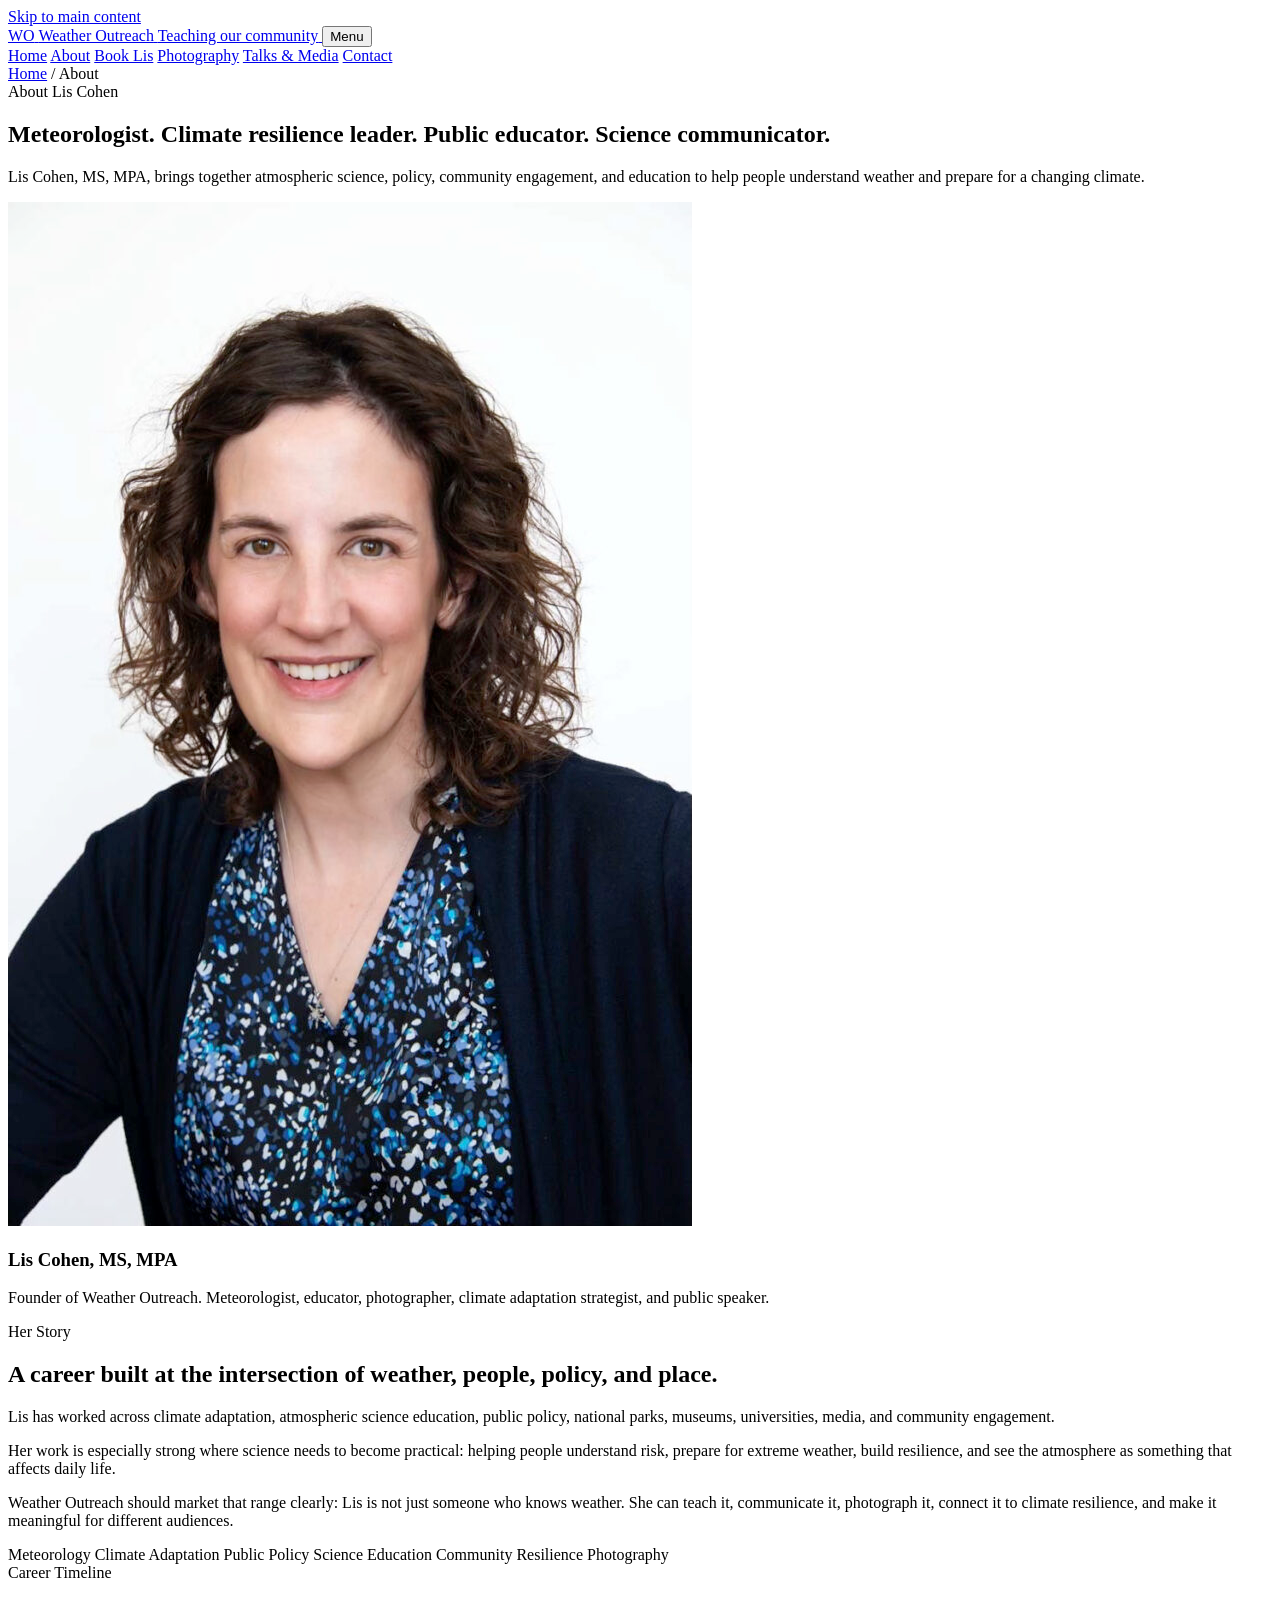
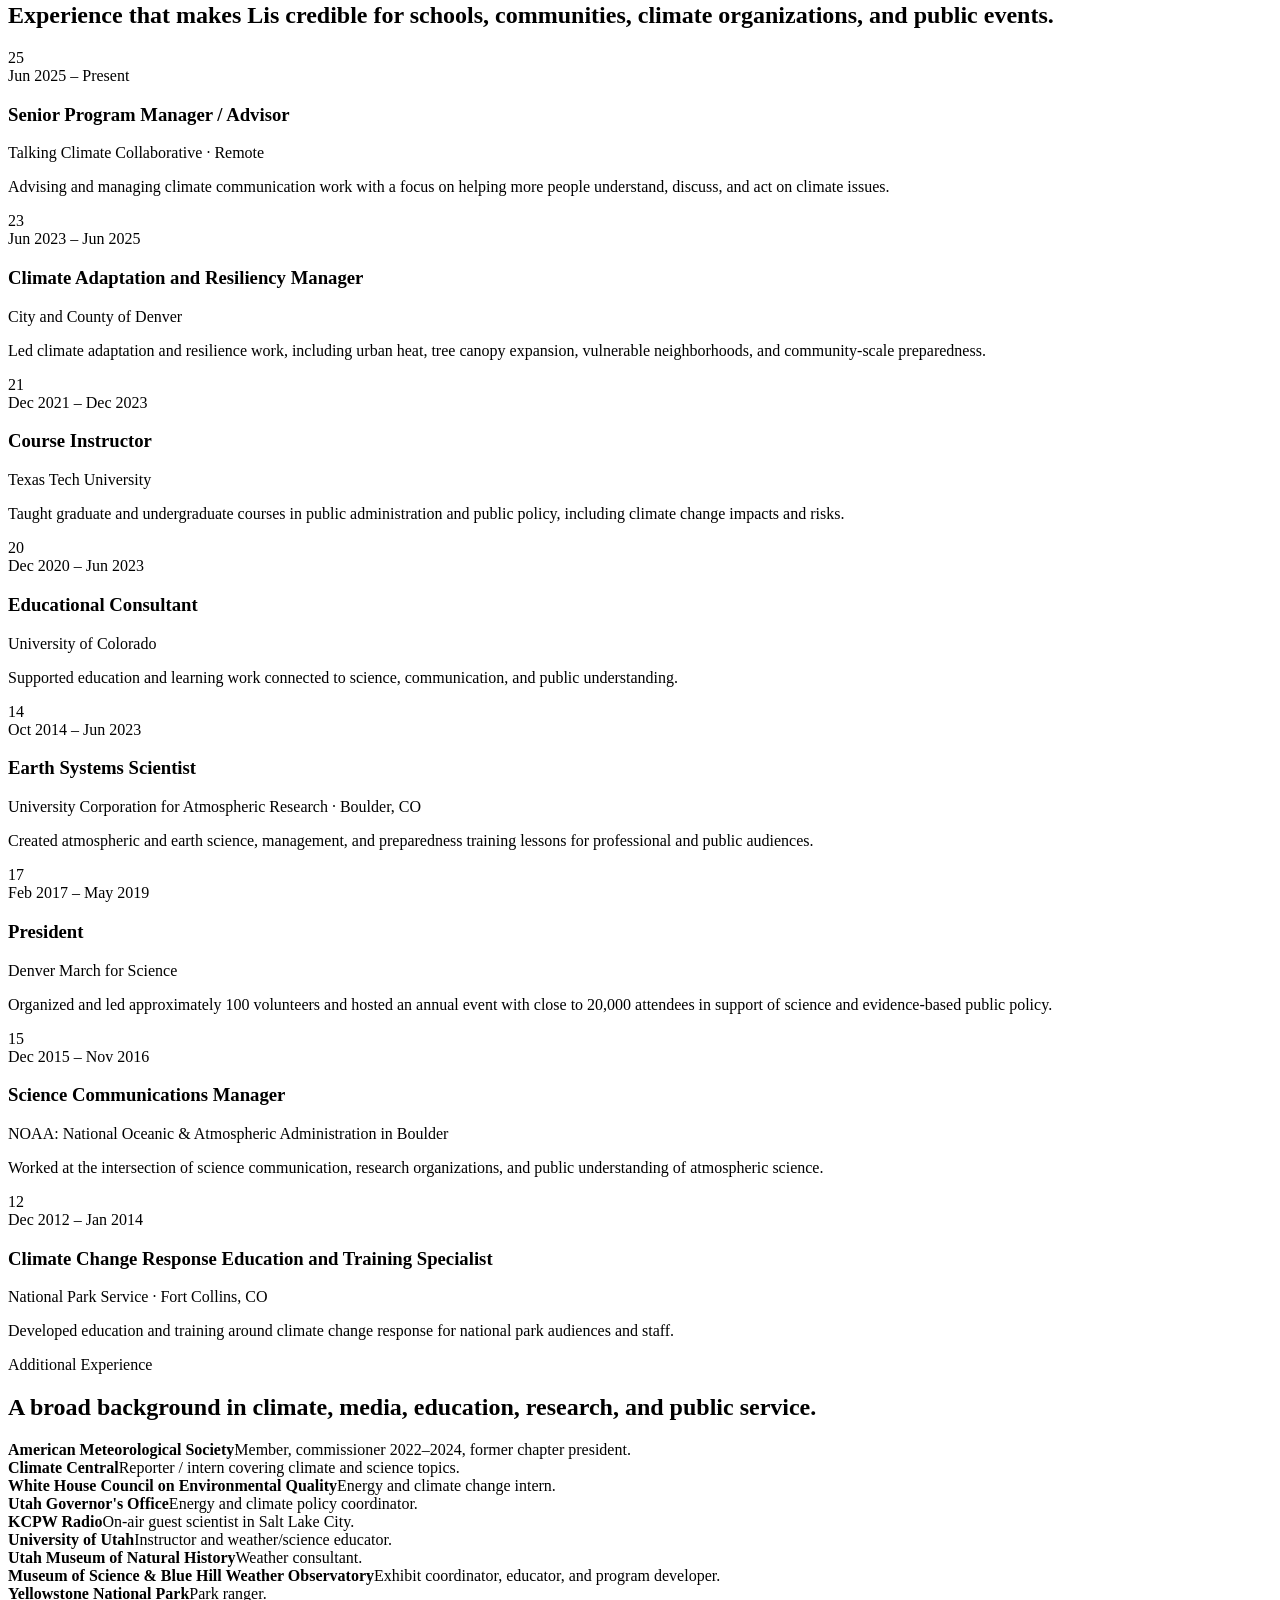
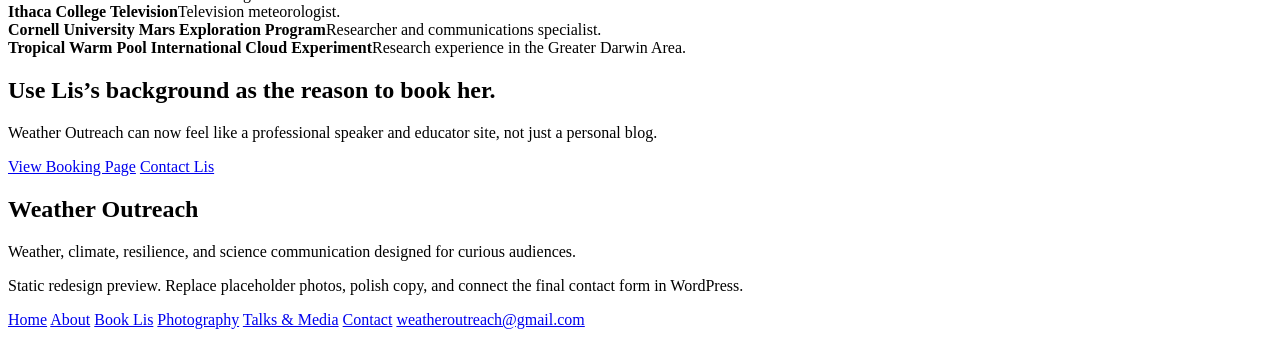
==== about.html @ f80e0485 "Add files via upload" ====
<!doctype html>
<html lang="en">
<head>
  <meta charset="utf-8">
  <meta name="viewport" content="width=device-width, initial-scale=1">
  <title>About Lis Cohen | Weather Outreach</title>
  <meta name="description" content="Learn about Lis Cohen, MS, MPA: meteorologist, climate adaptation leader, educator, speaker, and science communicator.">
  <link rel="stylesheet" href="styles.css">
</head><body>
  <a class="skip-link" href="#main">Skip to main content</a>

  <header class="site-header">
    <div class="nav-wrap">
      <a class="brand" href="index.html" aria-label="Weather Outreach home">
        <span class="brand-mark">WO</span>
        <span class="brand-text">
          <span class="brand-title">Weather Outreach</span>
          <span class="brand-subtitle">Teaching our community</span>
        </span>
      </a>

      <button class="nav-toggle" type="button" aria-expanded="false" aria-controls="site-nav">Menu</button>

      <nav class="site-nav" id="site-nav" aria-label="Main navigation">
        <a href="index.html">Home</a>
        <a href="about.html" aria-current="page">About</a>
        <a href="booking.html" class="nav-cta">Book Lis</a>
        <a href="photography.html">Photography</a>
        <a href="media.html">Talks & Media</a>
        <a href="contact.html">Contact</a>
      </nav>
    </div>
  </header>

  <main id="main">
    <section class="page-hero">
      <div class="page-hero-inner reveal">
        <div class="breadcrumb"><a href="index.html">Home</a> / About</div>
        <div class="eyebrow"><span class="dot"></span>About Lis Cohen</div>
        <h1 class="page-title">Meteorologist. Climate resilience leader. Public educator. Science communicator.</h1>
        <p class="lead">Lis Cohen, MS, MPA, brings together atmospheric science, policy, community engagement, and education to help people understand weather and prepare for a changing climate.</p>
      </div>
    </section>

    <section class="section">
      <div class="grid-2">
        <div class="about-photo-wrap reveal">
          <div class="about-photo">
            <img src="lis.jpg" alt="Lis Cohen smiling for a professional headshot" loading="eager">
          </div>
          <div class="signature-card">
            <h3>Lis Cohen, MS, MPA</h3>
            <p class="text-muted">Founder of Weather Outreach. Meteorologist, educator, photographer, climate adaptation strategist, and public speaker.</p>
          </div>
        </div>

        <div class="reveal">
          <div class="kicker">Her Story</div>
          <h2 class="title">A career built at the intersection of weather, people, policy, and place.</h2>
          <p class="lead">Lis has worked across climate adaptation, atmospheric science education, public policy, national parks, museums, universities, media, and community engagement.</p>
          <p class="text-muted">Her work is especially strong where science needs to become practical: helping people understand risk, prepare for extreme weather, build resilience, and see the atmosphere as something that affects daily life.</p>
          <p class="text-muted">Weather Outreach should market that range clearly: Lis is not just someone who knows weather. She can teach it, communicate it, photograph it, connect it to climate resilience, and make it meaningful for different audiences.</p>
          <div class="logo-row">
            <span class="tag gold">Meteorology</span>
            <span class="tag green">Climate Adaptation</span>
            <span class="tag">Public Policy</span>
            <span class="tag">Science Education</span>
            <span class="tag">Community Resilience</span>
            <span class="tag">Photography</span>
          </div>
        </div>
      </div>
    </section>

    <section class="section compact">
      <div class="section-header center reveal">
        <div class="kicker">Career Timeline</div>
        <h2 class="title">Experience that makes Lis credible for schools, communities, climate organizations, and public events.</h2>
      </div>

      <div class="timeline">
        <article class="timeline-item reveal">
          <div class="timeline-dot">25</div>
          <div class="timeline-card">
            <div class="date">Jun 2025 – Present</div>
            <h3>Senior Program Manager / Advisor</h3>
            <div class="org">Talking Climate Collaborative · Remote</div>
            <p>Advising and managing climate communication work with a focus on helping more people understand, discuss, and act on climate issues.</p>
          </div>
        </article>

        <article class="timeline-item reveal">
          <div class="timeline-dot">23</div>
          <div class="timeline-card">
            <div class="date">Jun 2023 – Jun 2025</div>
            <h3>Climate Adaptation and Resiliency Manager</h3>
            <div class="org">City and County of Denver</div>
            <p>Led climate adaptation and resilience work, including urban heat, tree canopy expansion, vulnerable neighborhoods, and community-scale preparedness.</p>
          </div>
        </article>

        <article class="timeline-item reveal">
          <div class="timeline-dot">21</div>
          <div class="timeline-card">
            <div class="date">Dec 2021 – Dec 2023</div>
            <h3>Course Instructor</h3>
            <div class="org">Texas Tech University</div>
            <p>Taught graduate and undergraduate courses in public administration and public policy, including climate change impacts and risks.</p>
          </div>
        </article>

        <article class="timeline-item reveal">
          <div class="timeline-dot">20</div>
          <div class="timeline-card">
            <div class="date">Dec 2020 – Jun 2023</div>
            <h3>Educational Consultant</h3>
            <div class="org">University of Colorado</div>
            <p>Supported education and learning work connected to science, communication, and public understanding.</p>
          </div>
        </article>

        <article class="timeline-item reveal">
          <div class="timeline-dot">14</div>
          <div class="timeline-card">
            <div class="date">Oct 2014 – Jun 2023</div>
            <h3>Earth Systems Scientist</h3>
            <div class="org">University Corporation for Atmospheric Research · Boulder, CO</div>
            <p>Created atmospheric and earth science, management, and preparedness training lessons for professional and public audiences.</p>
          </div>
        </article>

        <article class="timeline-item reveal">
          <div class="timeline-dot">17</div>
          <div class="timeline-card">
            <div class="date">Feb 2017 – May 2019</div>
            <h3>President</h3>
            <div class="org">Denver March for Science</div>
            <p>Organized and led approximately 100 volunteers and hosted an annual event with close to 20,000 attendees in support of science and evidence-based public policy.</p>
          </div>
        </article>

        <article class="timeline-item reveal">
          <div class="timeline-dot">15</div>
          <div class="timeline-card">
            <div class="date">Dec 2015 – Nov 2016</div>
            <h3>Science Communications Manager</h3>
            <div class="org">NOAA: National Oceanic & Atmospheric Administration in Boulder</div>
            <p>Worked at the intersection of science communication, research organizations, and public understanding of atmospheric science.</p>
          </div>
        </article>

        <article class="timeline-item reveal">
          <div class="timeline-dot">12</div>
          <div class="timeline-card">
            <div class="date">Dec 2012 – Jan 2014</div>
            <h3>Climate Change Response Education and Training Specialist</h3>
            <div class="org">National Park Service · Fort Collins, CO</div>
            <p>Developed education and training around climate change response for national park audiences and staff.</p>
          </div>
        </article>
      </div>
    </section>

    <section class="section compact">
      <div class="panel reveal">
        <div class="section-header">
          <div class="kicker">Additional Experience</div>
          <h2 class="title">A broad background in climate, media, education, research, and public service.</h2>
        </div>
        <div class="timeline-compact">
          <div class="mini-exp"><strong>American Meteorological Society</strong><span>Member, commissioner 2022–2024, former chapter president.</span></div>
          <div class="mini-exp"><strong>Climate Central</strong><span>Reporter / intern covering climate and science topics.</span></div>
          <div class="mini-exp"><strong>White House Council on Environmental Quality</strong><span>Energy and climate change intern.</span></div>
          <div class="mini-exp"><strong>Utah Governor's Office</strong><span>Energy and climate policy coordinator.</span></div>
          <div class="mini-exp"><strong>KCPW Radio</strong><span>On-air guest scientist in Salt Lake City.</span></div>
          <div class="mini-exp"><strong>University of Utah</strong><span>Instructor and weather/science educator.</span></div>
          <div class="mini-exp"><strong>Utah Museum of Natural History</strong><span>Weather consultant.</span></div>
          <div class="mini-exp"><strong>Museum of Science & Blue Hill Weather Observatory</strong><span>Exhibit coordinator, educator, and program developer.</span></div>
          <div class="mini-exp"><strong>Yellowstone National Park</strong><span>Park ranger.</span></div>
          <div class="mini-exp"><strong>Ithaca College Television</strong><span>Television meteorologist.</span></div>
          <div class="mini-exp"><strong>Cornell University Mars Exploration Program</strong><span>Researcher and communications specialist.</span></div>
          <div class="mini-exp"><strong>Tropical Warm Pool International Cloud Experiment</strong><span>Research experience in the Greater Darwin Area.</span></div>
        </div>
      </div>
    </section>

    <section class="cta-band reveal">
      <h2>Use Lis’s background as the reason to book her.</h2>
      <p>Weather Outreach can now feel like a professional speaker and educator site, not just a personal blog.</p>
      <div class="button-row">
        <a class="button white" href="booking.html">View Booking Page</a>
        <a class="button ghost-white" href="contact.html">Contact Lis</a>
      </div>
    </section>
  </main>

  <footer class="site-footer">
    <div class="footer-wrap">
      <div>
        <h2>Weather Outreach</h2>
        <p>Weather, climate, resilience, and science communication designed for curious audiences.</p>
        <p class="footer-small">Static redesign preview. Replace placeholder photos, polish copy, and connect the final contact form in WordPress.</p>
      </div>
      <div>
        <div class="footer-links">
          <a href="index.html">Home</a>
          <a href="about.html">About</a>
          <a href="booking.html">Book Lis</a>
          <a href="photography.html">Photography</a>
          <a href="media.html">Talks & Media</a>
          <a href="contact.html">Contact</a>
          <a href="mailto:weatheroutreach@gmail.com">weatheroutreach@gmail.com</a>
        </div>
      </div>
    </div>
  </footer>

  <script src="script.js"></script>
</body>
</html>
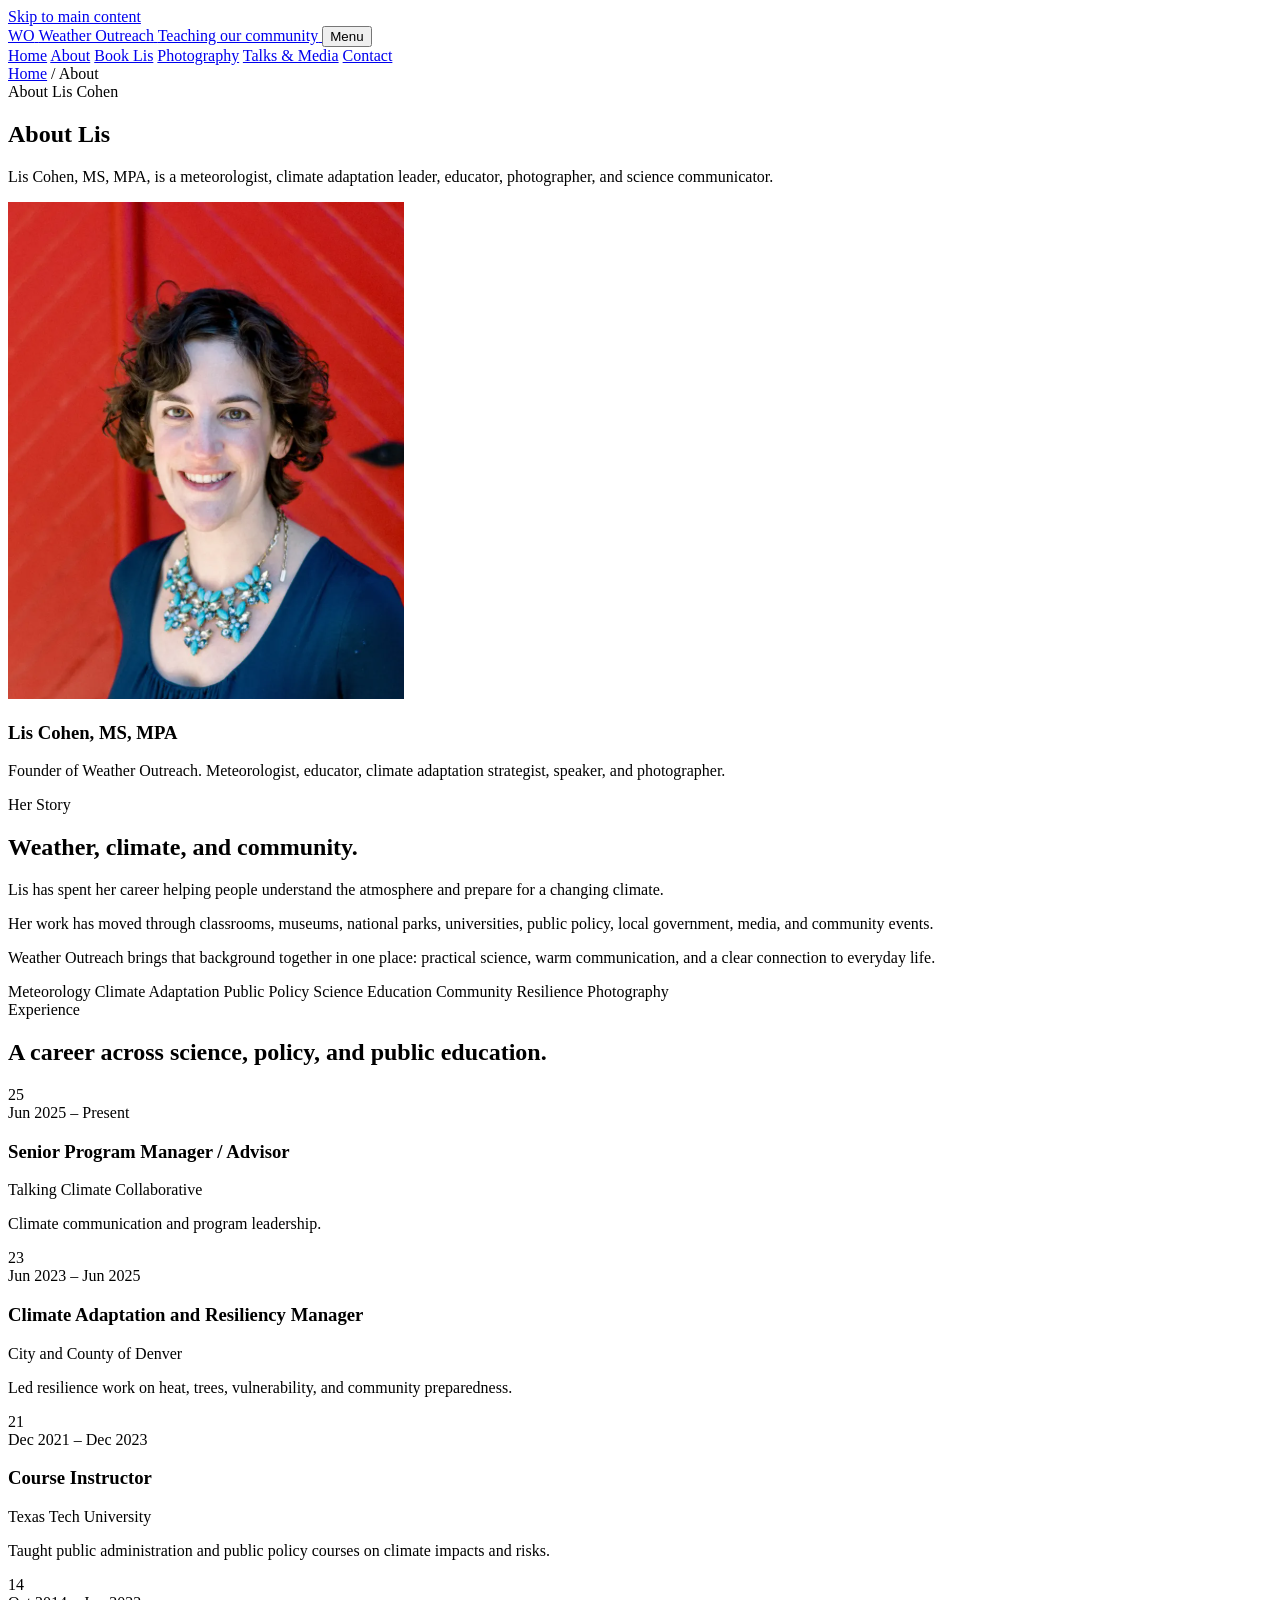
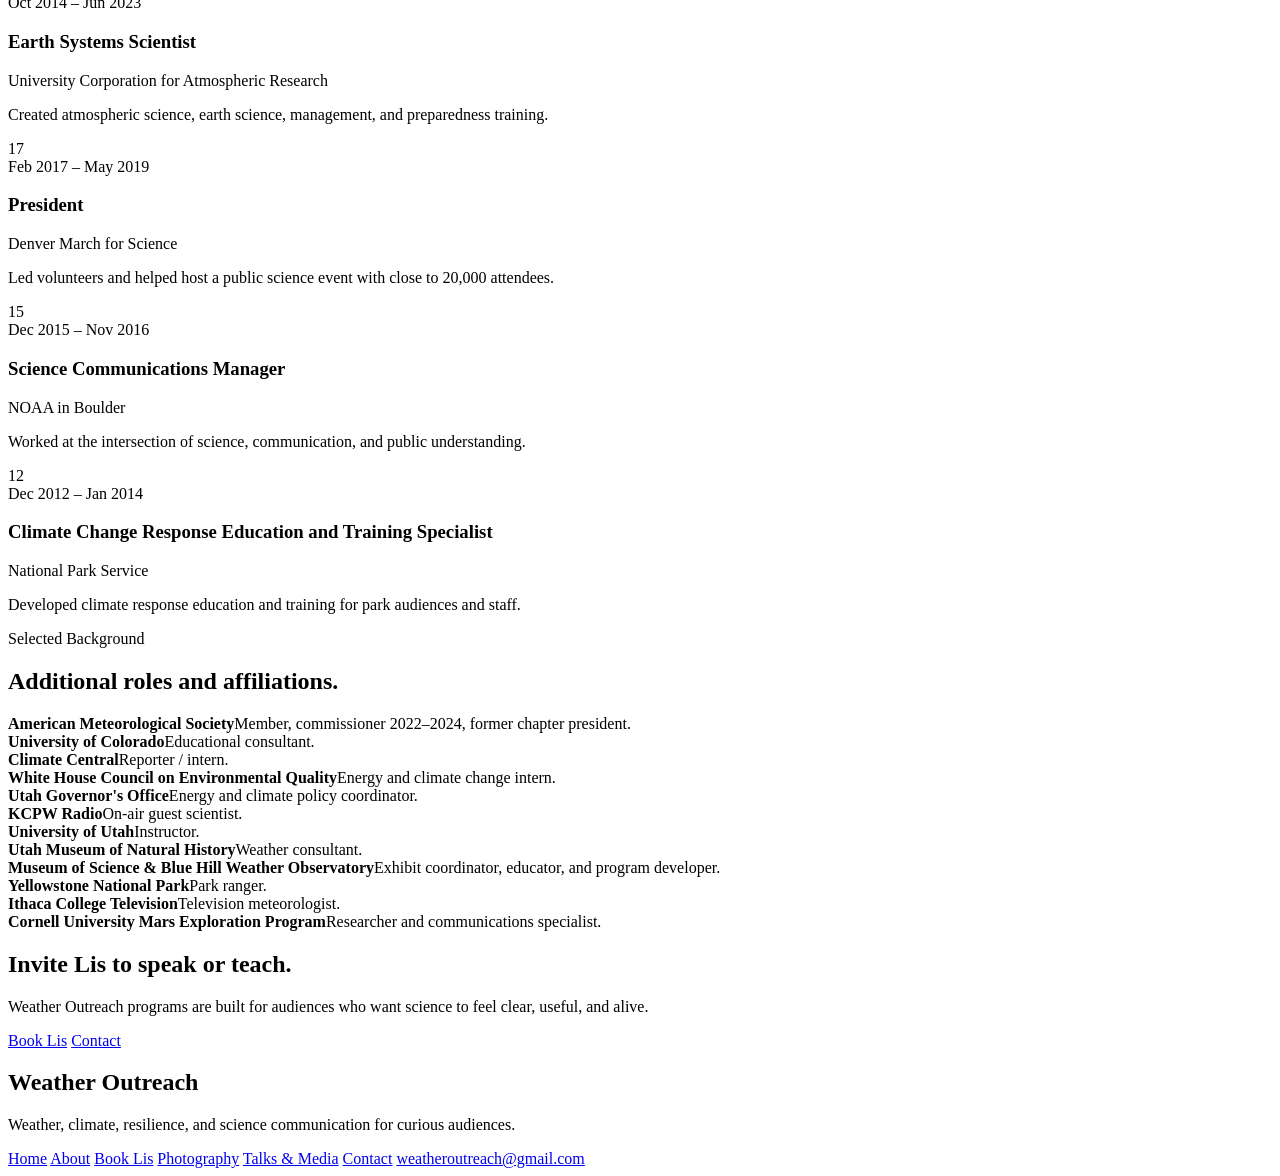
==== commit c243adbd: "Rename about(1).html to about.html" ====
--- a/about.html
+++ b/about.html
@@ -4,9 +4,10 @@
   <meta charset="utf-8">
   <meta name="viewport" content="width=device-width, initial-scale=1">
   <title>About Lis Cohen | Weather Outreach</title>
-  <meta name="description" content="Learn about Lis Cohen, MS, MPA: meteorologist, climate adaptation leader, educator, speaker, and science communicator.">
+  <meta name="description" content="Learn about Lis Cohen, MS, MPA: meteorologist, climate adaptation leader, educator, speaker, photographer, and science communicator.">
   <link rel="stylesheet" href="styles.css">
-</head><body>
+</head>
+<body>
   <a class="skip-link" href="#main">Skip to main content</a>
 
   <header class="site-header">
@@ -37,8 +38,8 @@
       <div class="page-hero-inner reveal">
         <div class="breadcrumb"><a href="index.html">Home</a> / About</div>
         <div class="eyebrow"><span class="dot"></span>About Lis Cohen</div>
-        <h1 class="page-title">Meteorologist. Climate resilience leader. Public educator. Science communicator.</h1>
-        <p class="lead">Lis Cohen, MS, MPA, brings together atmospheric science, policy, community engagement, and education to help people understand weather and prepare for a changing climate.</p>
+        <h1 class="page-title">About Lis</h1>
+        <p class="lead">Lis Cohen, MS, MPA, is a meteorologist, climate adaptation leader, educator, photographer, and science communicator.</p>
       </div>
     </section>
 
@@ -46,20 +47,20 @@
       <div class="grid-2">
         <div class="about-photo-wrap reveal">
           <div class="about-photo">
-            <img src="lis.jpg" alt="Lis Cohen smiling for a professional headshot" loading="eager">
+            <img src="lis2.png" alt="Lis Cohen smiling outdoors" loading="eager">
           </div>
           <div class="signature-card">
             <h3>Lis Cohen, MS, MPA</h3>
-            <p class="text-muted">Founder of Weather Outreach. Meteorologist, educator, photographer, climate adaptation strategist, and public speaker.</p>
+            <p class="text-muted">Founder of Weather Outreach. Meteorologist, educator, climate adaptation strategist, speaker, and photographer.</p>
           </div>
         </div>
 
         <div class="reveal">
           <div class="kicker">Her Story</div>
-          <h2 class="title">A career built at the intersection of weather, people, policy, and place.</h2>
-          <p class="lead">Lis has worked across climate adaptation, atmospheric science education, public policy, national parks, museums, universities, media, and community engagement.</p>
-          <p class="text-muted">Her work is especially strong where science needs to become practical: helping people understand risk, prepare for extreme weather, build resilience, and see the atmosphere as something that affects daily life.</p>
-          <p class="text-muted">Weather Outreach should market that range clearly: Lis is not just someone who knows weather. She can teach it, communicate it, photograph it, connect it to climate resilience, and make it meaningful for different audiences.</p>
+          <h2 class="title">Weather, climate, and community.</h2>
+          <p class="lead">Lis has spent her career helping people understand the atmosphere and prepare for a changing climate.</p>
+          <p class="text-muted">Her work has moved through classrooms, museums, national parks, universities, public policy, local government, media, and community events.</p>
+          <p class="text-muted">Weather Outreach brings that background together in one place: practical science, warm communication, and a clear connection to everyday life.</p>
           <div class="logo-row">
             <span class="tag gold">Meteorology</span>
             <span class="tag green">Climate Adaptation</span>
@@ -74,8 +75,8 @@
 
     <section class="section compact">
       <div class="section-header center reveal">
-        <div class="kicker">Career Timeline</div>
-        <h2 class="title">Experience that makes Lis credible for schools, communities, climate organizations, and public events.</h2>
+        <div class="kicker">Experience</div>
+        <h2 class="title">A career across science, policy, and public education.</h2>
       </div>
 
       <div class="timeline">
@@ -84,8 +85,8 @@
           <div class="timeline-card">
             <div class="date">Jun 2025 – Present</div>
             <h3>Senior Program Manager / Advisor</h3>
-            <div class="org">Talking Climate Collaborative · Remote</div>
-            <p>Advising and managing climate communication work with a focus on helping more people understand, discuss, and act on climate issues.</p>
+            <div class="org">Talking Climate Collaborative</div>
+            <p>Climate communication and program leadership.</p>
           </div>
         </article>
 
@@ -95,7 +96,7 @@
             <div class="date">Jun 2023 – Jun 2025</div>
             <h3>Climate Adaptation and Resiliency Manager</h3>
             <div class="org">City and County of Denver</div>
-            <p>Led climate adaptation and resilience work, including urban heat, tree canopy expansion, vulnerable neighborhoods, and community-scale preparedness.</p>
+            <p>Led resilience work on heat, trees, vulnerability, and community preparedness.</p>
           </div>
         </article>
 
@@ -105,17 +106,7 @@
             <div class="date">Dec 2021 – Dec 2023</div>
             <h3>Course Instructor</h3>
             <div class="org">Texas Tech University</div>
-            <p>Taught graduate and undergraduate courses in public administration and public policy, including climate change impacts and risks.</p>
-          </div>
-        </article>
-
-        <article class="timeline-item reveal">
-          <div class="timeline-dot">20</div>
-          <div class="timeline-card">
-            <div class="date">Dec 2020 – Jun 2023</div>
-            <h3>Educational Consultant</h3>
-            <div class="org">University of Colorado</div>
-            <p>Supported education and learning work connected to science, communication, and public understanding.</p>
+            <p>Taught public administration and public policy courses on climate impacts and risks.</p>
           </div>
         </article>
 
@@ -124,8 +115,8 @@
           <div class="timeline-card">
             <div class="date">Oct 2014 – Jun 2023</div>
             <h3>Earth Systems Scientist</h3>
-            <div class="org">University Corporation for Atmospheric Research · Boulder, CO</div>
-            <p>Created atmospheric and earth science, management, and preparedness training lessons for professional and public audiences.</p>
+            <div class="org">University Corporation for Atmospheric Research</div>
+            <p>Created atmospheric science, earth science, management, and preparedness training.</p>
           </div>
         </article>
 
@@ -135,7 +126,7 @@
             <div class="date">Feb 2017 – May 2019</div>
             <h3>President</h3>
             <div class="org">Denver March for Science</div>
-            <p>Organized and led approximately 100 volunteers and hosted an annual event with close to 20,000 attendees in support of science and evidence-based public policy.</p>
+            <p>Led volunteers and helped host a public science event with close to 20,000 attendees.</p>
           </div>
         </article>
 
@@ -144,8 +135,8 @@
           <div class="timeline-card">
             <div class="date">Dec 2015 – Nov 2016</div>
             <h3>Science Communications Manager</h3>
-            <div class="org">NOAA: National Oceanic & Atmospheric Administration in Boulder</div>
-            <p>Worked at the intersection of science communication, research organizations, and public understanding of atmospheric science.</p>
+            <div class="org">NOAA in Boulder</div>
+            <p>Worked at the intersection of science, communication, and public understanding.</p>
           </div>
         </article>
 
@@ -154,8 +145,8 @@
           <div class="timeline-card">
             <div class="date">Dec 2012 – Jan 2014</div>
             <h3>Climate Change Response Education and Training Specialist</h3>
-            <div class="org">National Park Service · Fort Collins, CO</div>
-            <p>Developed education and training around climate change response for national park audiences and staff.</p>
+            <div class="org">National Park Service</div>
+            <p>Developed climate response education and training for park audiences and staff.</p>
           </div>
         </article>
       </div>
@@ -164,32 +155,32 @@
     <section class="section compact">
       <div class="panel reveal">
         <div class="section-header">
-          <div class="kicker">Additional Experience</div>
-          <h2 class="title">A broad background in climate, media, education, research, and public service.</h2>
+          <div class="kicker">Selected Background</div>
+          <h2 class="title">Additional roles and affiliations.</h2>
         </div>
         <div class="timeline-compact">
           <div class="mini-exp"><strong>American Meteorological Society</strong><span>Member, commissioner 2022–2024, former chapter president.</span></div>
-          <div class="mini-exp"><strong>Climate Central</strong><span>Reporter / intern covering climate and science topics.</span></div>
+          <div class="mini-exp"><strong>University of Colorado</strong><span>Educational consultant.</span></div>
+          <div class="mini-exp"><strong>Climate Central</strong><span>Reporter / intern.</span></div>
           <div class="mini-exp"><strong>White House Council on Environmental Quality</strong><span>Energy and climate change intern.</span></div>
           <div class="mini-exp"><strong>Utah Governor's Office</strong><span>Energy and climate policy coordinator.</span></div>
-          <div class="mini-exp"><strong>KCPW Radio</strong><span>On-air guest scientist in Salt Lake City.</span></div>
-          <div class="mini-exp"><strong>University of Utah</strong><span>Instructor and weather/science educator.</span></div>
+          <div class="mini-exp"><strong>KCPW Radio</strong><span>On-air guest scientist.</span></div>
+          <div class="mini-exp"><strong>University of Utah</strong><span>Instructor.</span></div>
           <div class="mini-exp"><strong>Utah Museum of Natural History</strong><span>Weather consultant.</span></div>
           <div class="mini-exp"><strong>Museum of Science & Blue Hill Weather Observatory</strong><span>Exhibit coordinator, educator, and program developer.</span></div>
           <div class="mini-exp"><strong>Yellowstone National Park</strong><span>Park ranger.</span></div>
           <div class="mini-exp"><strong>Ithaca College Television</strong><span>Television meteorologist.</span></div>
           <div class="mini-exp"><strong>Cornell University Mars Exploration Program</strong><span>Researcher and communications specialist.</span></div>
-          <div class="mini-exp"><strong>Tropical Warm Pool International Cloud Experiment</strong><span>Research experience in the Greater Darwin Area.</span></div>
         </div>
       </div>
     </section>
 
     <section class="cta-band reveal">
-      <h2>Use Lis’s background as the reason to book her.</h2>
-      <p>Weather Outreach can now feel like a professional speaker and educator site, not just a personal blog.</p>
+      <h2>Invite Lis to speak or teach.</h2>
+      <p>Weather Outreach programs are built for audiences who want science to feel clear, useful, and alive.</p>
       <div class="button-row">
-        <a class="button white" href="booking.html">View Booking Page</a>
-        <a class="button ghost-white" href="contact.html">Contact Lis</a>
+        <a class="button white" href="booking.html">Book Lis</a>
+        <a class="button ghost-white" href="contact.html">Contact</a>
       </div>
     </section>
   </main>
@@ -198,8 +189,7 @@
     <div class="footer-wrap">
       <div>
         <h2>Weather Outreach</h2>
-        <p>Weather, climate, resilience, and science communication designed for curious audiences.</p>
-        <p class="footer-small">Static redesign preview. Replace placeholder photos, polish copy, and connect the final contact form in WordPress.</p>
+        <p>Weather, climate, resilience, and science communication for curious audiences.</p>
       </div>
       <div>
         <div class="footer-links">
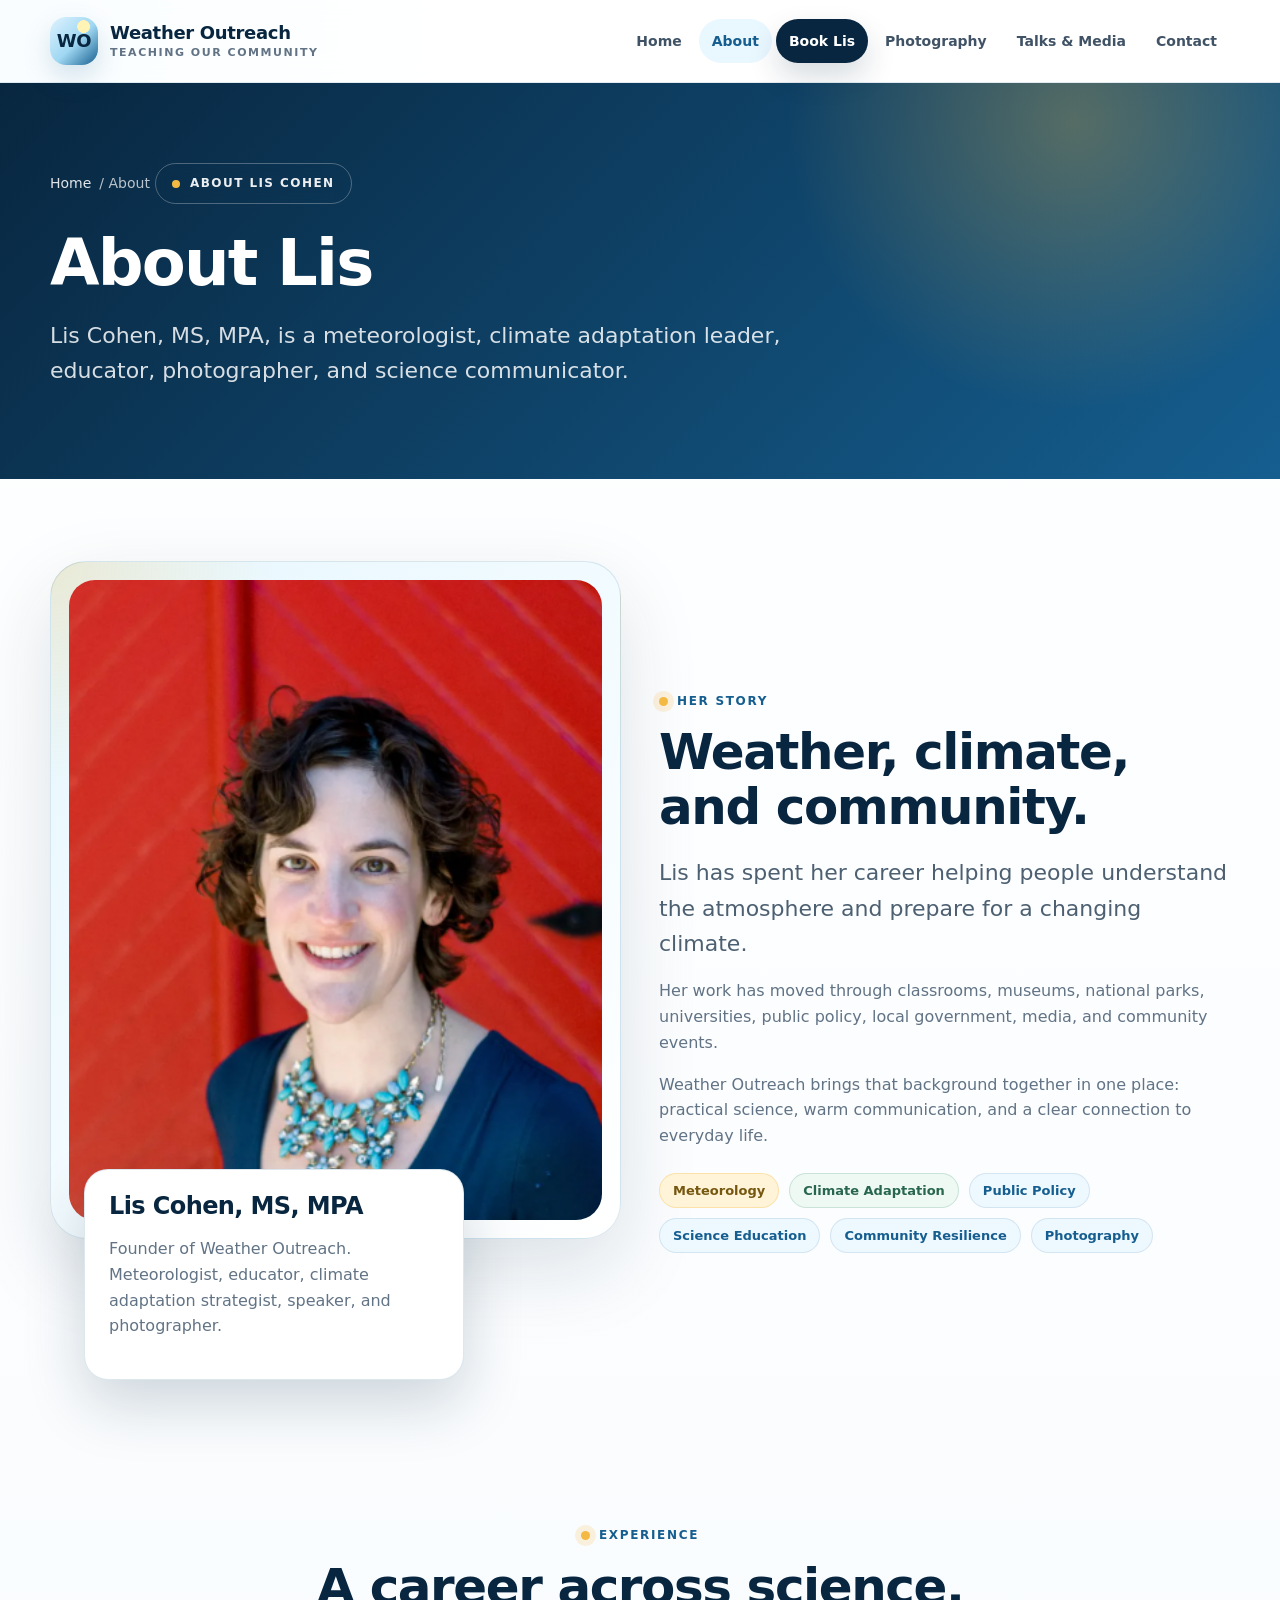
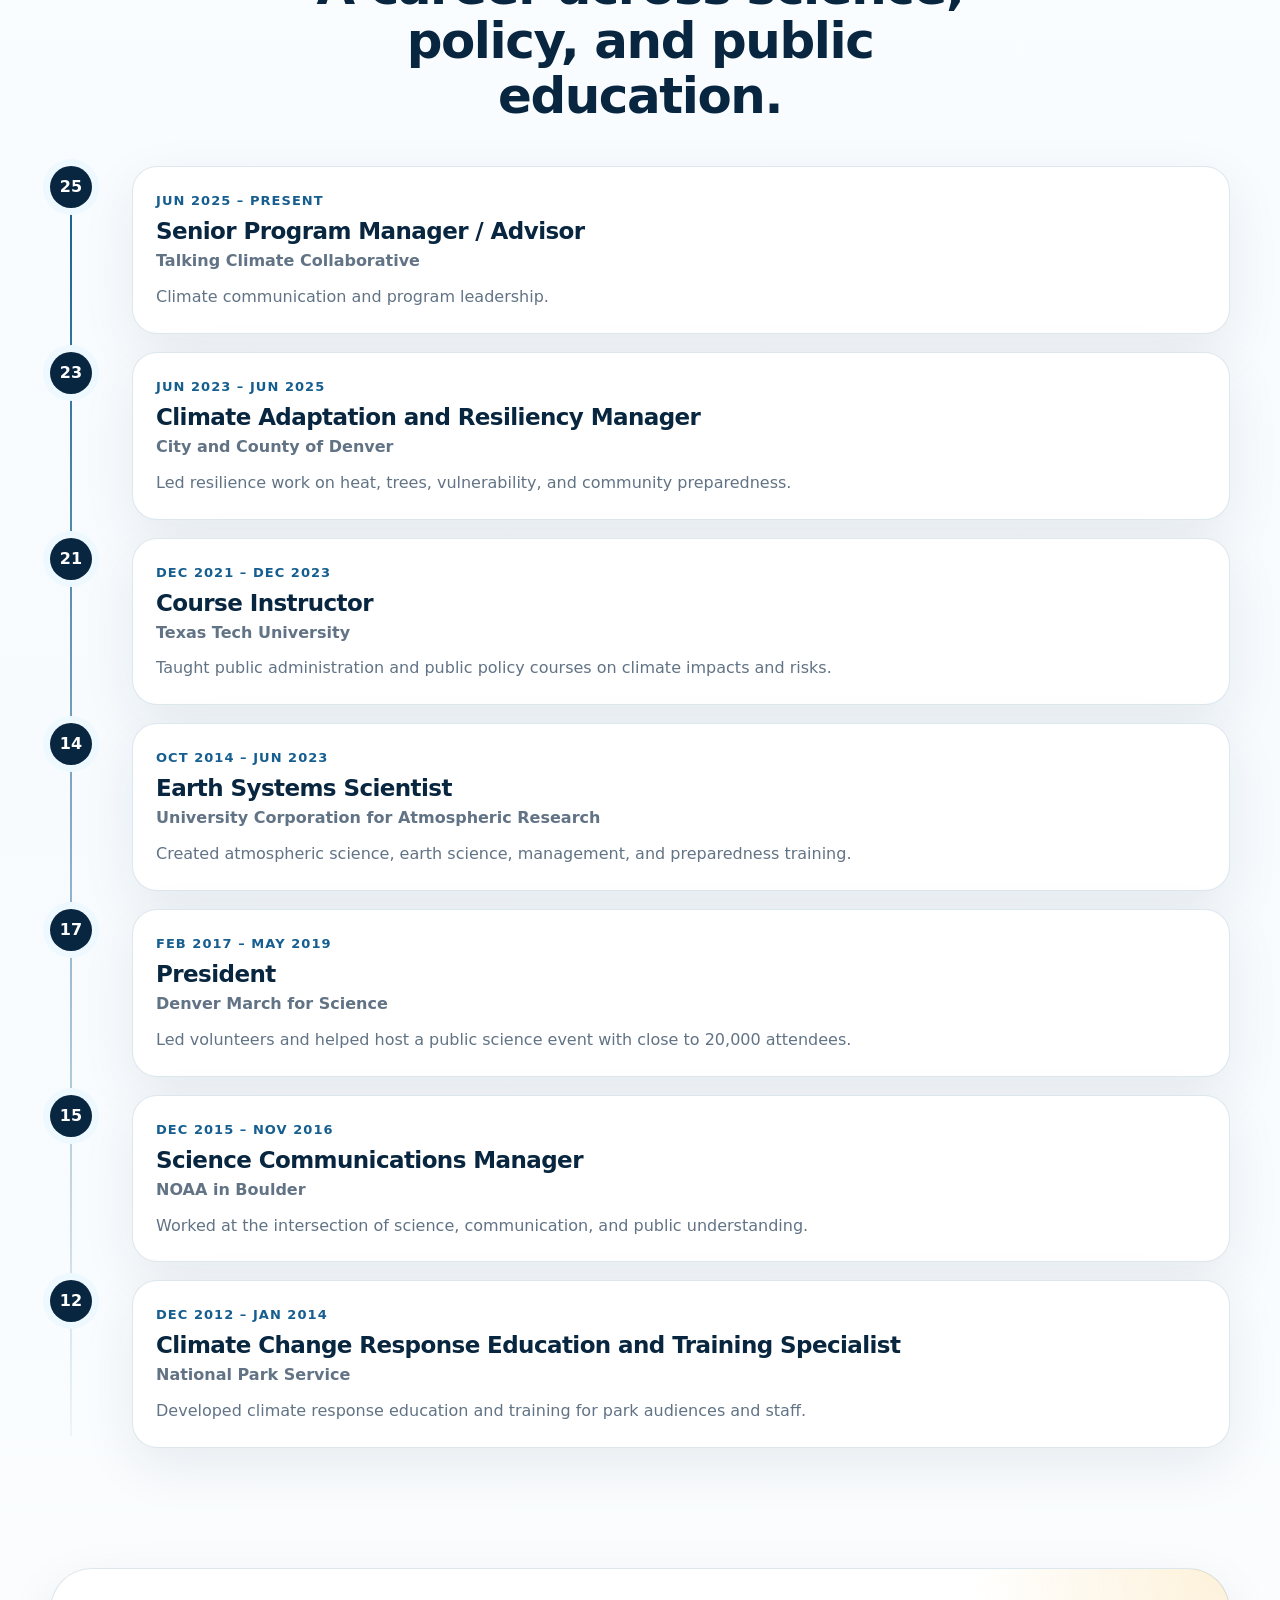
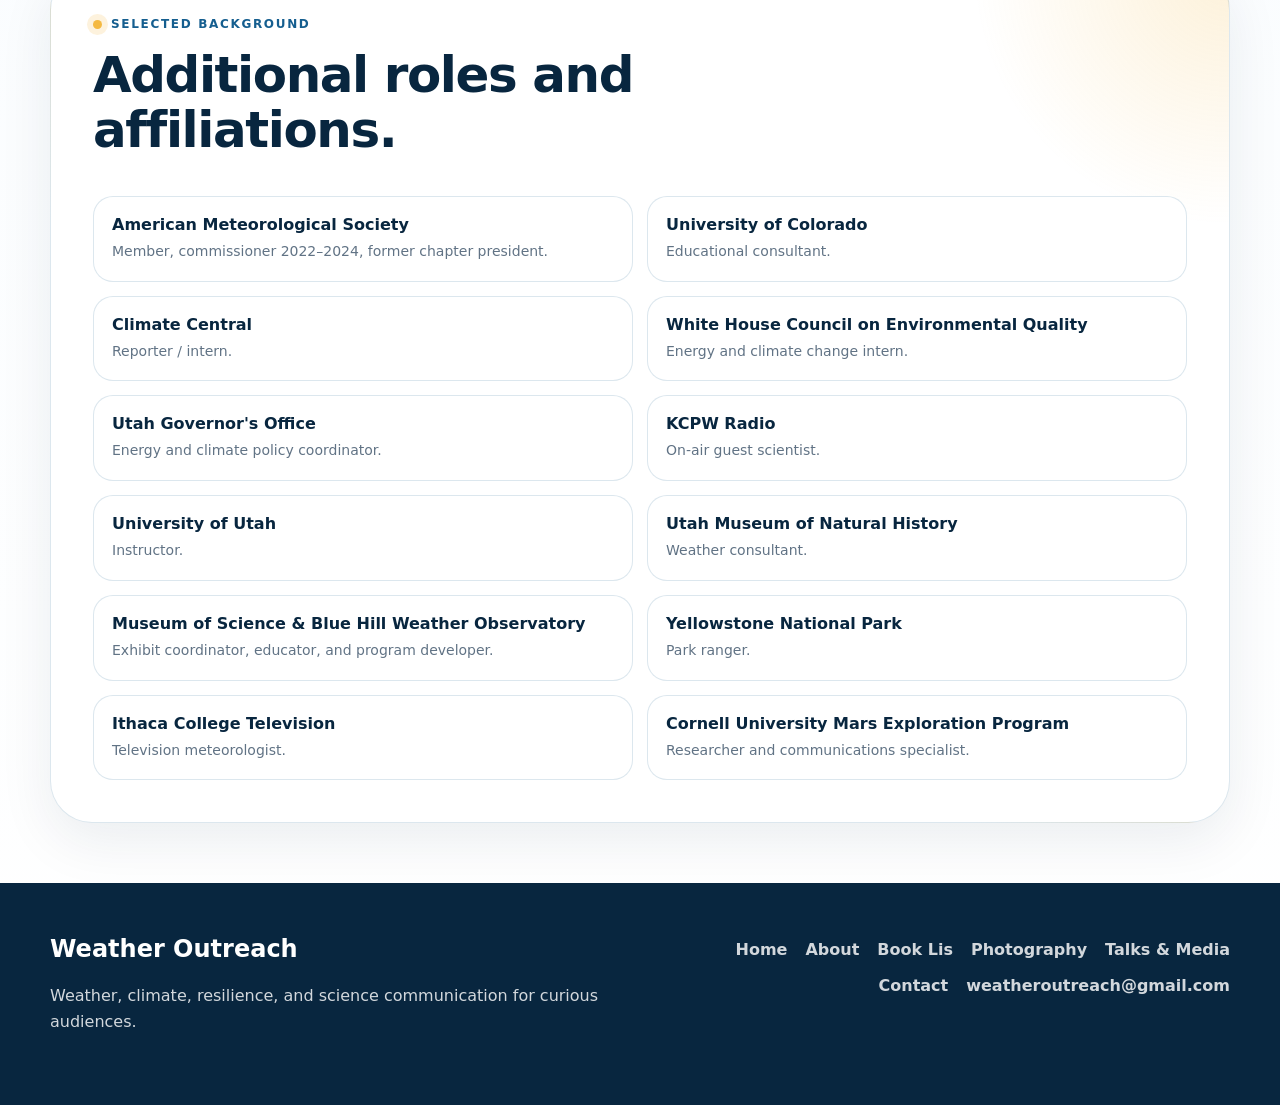
==== commit e46cd36c: "Update about.html" ====
--- a/about.html
+++ b/about.html
@@ -174,15 +174,6 @@
         </div>
       </div>
     </section>
-
-    <section class="cta-band reveal">
-      <h2>Invite Lis to speak or teach.</h2>
-      <p>Weather Outreach programs are built for audiences who want science to feel clear, useful, and alive.</p>
-      <div class="button-row">
-        <a class="button white" href="booking.html">Book Lis</a>
-        <a class="button ghost-white" href="contact.html">Contact</a>
-      </div>
-    </section>
   </main>
 
   <footer class="site-footer">
--- a/styles.css
+++ b/styles.css
@@ -0,0 +1,1598 @@
+:root {
+  --navy: #08263f;
+  --navy-2: #0d3557;
+  --blue: #155e8f;
+  --blue-2: #2686bd;
+  --sky: #dff3ff;
+  --sky-2: #eef9ff;
+  --mist: #f6fbff;
+  --cloud: #ffffff;
+  --gold: #f4b942;
+  --coral: #f47c5a;
+  --green: #69a88f;
+  --text: #203040;
+  --muted: #617385;
+  --line: rgba(21, 94, 143, 0.15);
+  --shadow: 0 28px 80px rgba(8, 38, 63, 0.13);
+  --shadow-soft: 0 18px 54px rgba(8, 38, 63, 0.08);
+  --radius: 28px;
+  --radius-lg: 42px;
+  --max: 1180px;
+}
+
+* {
+  box-sizing: border-box;
+}
+
+html {
+  scroll-behavior: smooth;
+}
+
+body {
+  margin: 0;
+  color: var(--text);
+  background:
+    radial-gradient(circle at top left, rgba(223, 243, 255, 0.9), transparent 30rem),
+    linear-gradient(180deg, #ffffff 0%, #f7fbfe 55%, #ffffff 100%);
+  font-family: Aptos, "Segoe UI", ui-sans-serif, system-ui, -apple-system, BlinkMacSystemFont, sans-serif;
+  font-size: 16px;
+  line-height: 1.62;
+}
+
+body.menu-open {
+  overflow: hidden;
+}
+
+img,
+svg,
+video {
+  max-width: 100%;
+  display: block;
+}
+
+a {
+  color: inherit;
+}
+
+p,
+h1,
+h2,
+h3,
+h4 {
+  overflow-wrap: break-word;
+}
+
+.skip-link {
+  position: absolute;
+  left: -999px;
+  top: 12px;
+  z-index: 999;
+  background: var(--navy);
+  color: #fff;
+  padding: 10px 14px;
+  border-radius: 999px;
+}
+
+.skip-link:focus {
+  left: 12px;
+}
+
+.site-header {
+  position: sticky;
+  top: 0;
+  z-index: 50;
+  background: rgba(255, 255, 255, 0.8);
+  backdrop-filter: blur(18px);
+  border-bottom: 1px solid rgba(21, 94, 143, 0.12);
+}
+
+.nav-wrap {
+  width: min(var(--max), calc(100% - 36px));
+  margin: 0 auto;
+  min-height: 82px;
+  display: flex;
+  align-items: center;
+  justify-content: space-between;
+  gap: 22px;
+}
+
+.brand {
+  display: inline-flex;
+  align-items: center;
+  gap: 12px;
+  text-decoration: none;
+  color: var(--navy);
+  font-weight: 720;
+  letter-spacing: -0.02em;
+}
+
+.brand-mark {
+  width: 48px;
+  height: 48px;
+  border-radius: 16px;
+  display: grid;
+  place-items: center;
+  background:
+    radial-gradient(circle at 70% 20%, #fff3b5 0 12%, transparent 13%),
+    linear-gradient(135deg, #dff3ff, #9fd7f2 54%, #155e8f);
+  color: var(--navy);
+  box-shadow: 0 12px 28px rgba(21, 94, 143, 0.18);
+  font-size: 18px;
+}
+
+.brand-text {
+  display: grid;
+  line-height: 1.05;
+}
+
+.brand-title {
+  font-size: 18px;
+}
+
+.brand-subtitle {
+  font-size: 11px;
+  letter-spacing: 0.14em;
+  text-transform: uppercase;
+  color: var(--muted);
+  font-weight: 700;
+  margin-top: 4px;
+}
+
+.site-nav {
+  display: flex;
+  align-items: center;
+  gap: 4px;
+}
+
+.site-nav a {
+  text-decoration: none;
+  color: #405366;
+  font-size: 14px;
+  font-weight: 700;
+  padding: 11px 13px;
+  border-radius: 999px;
+  transition: background 0.2s ease, color 0.2s ease, transform 0.2s ease;
+}
+
+.site-nav a:hover,
+.site-nav a[aria-current="page"] {
+  background: #e9f7ff;
+  color: var(--blue);
+}
+
+.nav-cta {
+  background: var(--navy) !important;
+  color: #fff !important;
+  box-shadow: 0 14px 30px rgba(8, 38, 63, 0.16);
+}
+
+.nav-toggle {
+  display: none;
+  border: 0;
+  background: var(--navy);
+  color: white;
+  border-radius: 999px;
+  padding: 11px 15px;
+  font-weight: 760;
+}
+
+main {
+  overflow: hidden;
+}
+
+.section {
+  width: min(var(--max), calc(100% - 36px));
+  margin: 0 auto;
+  padding: 82px 0;
+}
+
+.section.compact {
+  padding: 60px 0;
+}
+
+.section-header {
+  max-width: 720px;
+  margin-bottom: 38px;
+}
+
+.section-header.center {
+  margin-left: auto;
+  margin-right: auto;
+  text-align: center;
+}
+
+.kicker {
+  display: inline-flex;
+  align-items: center;
+  gap: 9px;
+  color: var(--blue);
+  font-size: 12px;
+  font-weight: 760;
+  letter-spacing: 0.14em;
+  text-transform: uppercase;
+  margin-bottom: 14px;
+}
+
+.kicker::before {
+  content: "";
+  width: 9px;
+  height: 9px;
+  border-radius: 999px;
+  background: var(--gold);
+  box-shadow: 0 0 0 6px rgba(244, 185, 66, 0.18);
+}
+
+.eyebrow {
+  display: inline-flex;
+  align-items: center;
+  gap: 10px;
+  padding: 10px 16px;
+  border: 1px solid rgba(255, 255, 255, 0.28);
+  border-radius: 999px;
+  color: rgba(255, 255, 255, 0.92);
+  font-size: 12px;
+  font-weight: 760;
+  letter-spacing: 0.12em;
+  text-transform: uppercase;
+  backdrop-filter: blur(12px);
+}
+
+.eyebrow .dot {
+  width: 8px;
+  height: 8px;
+  border-radius: 999px;
+  background: var(--gold);
+}
+
+h1,
+h2,
+h3,
+h4 {
+  color: var(--navy);
+  line-height: 1.08;
+  margin-top: 0;
+}
+
+.display {
+  font-size: clamp(46px, 6.2vw, 78px);
+  line-height: 1.04;
+  letter-spacing: -0.035em;
+  font-weight: 680;
+  margin: 22px 0 0;
+}
+
+.page-title {
+  font-size: clamp(40px, 5.2vw, 64px);
+  line-height: 1.05;
+  letter-spacing: -0.028em;
+  font-weight: 680;
+  margin: 18px 0 0;
+}
+
+.title {
+  font-size: clamp(30px, 3.9vw, 50px);
+  line-height: 1.1;
+  letter-spacing: -0.028em;
+  font-weight: 680;
+  margin: 0;
+}
+
+.title.small {
+  font-size: clamp(28px, 3.3vw, 42px);
+}
+
+.panel-title {
+  color: var(--navy);
+  font-size: clamp(28px, 3.2vw, 42px);
+  line-height: 1.12;
+  letter-spacing: -0.026em;
+  font-weight: 680;
+  margin: 0;
+}
+
+.lead {
+  font-size: clamp(18px, 2vw, 22px);
+  line-height: 1.62;
+  color: #4d6072;
+  margin: 20px 0 0;
+}
+
+.text-muted {
+  color: var(--muted);
+}
+
+.max-650 {
+  max-width: 650px;
+}
+
+.button-row {
+  display: flex;
+  flex-wrap: wrap;
+  gap: 14px;
+  margin-top: 30px;
+}
+
+.button {
+  display: inline-flex;
+  align-items: center;
+  justify-content: center;
+  min-height: 52px;
+  padding: 0 23px;
+  border-radius: 999px;
+  font-weight: 760;
+  text-decoration: none;
+  border: 1px solid transparent;
+  transition: transform 0.2s ease, box-shadow 0.2s ease, background 0.2s ease, color 0.2s ease;
+}
+
+.button:hover {
+  transform: translateY(-2px);
+}
+
+.button.primary {
+  background: var(--navy);
+  color: white;
+  box-shadow: 0 18px 44px rgba(8, 38, 63, 0.18);
+}
+
+.button.white {
+  background: #fff;
+  color: var(--navy);
+  box-shadow: 0 18px 44px rgba(0, 0, 0, 0.2);
+}
+
+.button.ghost {
+  color: var(--navy);
+  border-color: rgba(21, 94, 143, 0.22);
+  background: rgba(255, 255, 255, 0.65);
+}
+
+.button.ghost-white {
+  color: white;
+  border-color: rgba(255, 255, 255, 0.54);
+  background: rgba(255, 255, 255, 0.11);
+  backdrop-filter: blur(12px);
+}
+
+.hero-home {
+  position: relative;
+  min-height: calc(100vh - 82px);
+  display: grid;
+  align-items: center;
+  background:
+    radial-gradient(circle at 83% 22%, rgba(244, 185, 66, 0.3), transparent 18rem),
+    linear-gradient(120deg, rgba(8, 38, 63, 0.96), rgba(11, 67, 105, 0.9) 50%, rgba(16, 108, 151, 0.76)),
+    linear-gradient(135deg, #08263f, #155e8f);
+  color: white;
+  overflow: hidden;
+}
+
+.hero-home::before,
+.hero-home::after {
+  content: "";
+  position: absolute;
+  border-radius: 999px;
+  filter: blur(2px);
+  opacity: 0.45;
+  pointer-events: none;
+}
+
+.hero-home::before {
+  width: 44rem;
+  height: 44rem;
+  right: -14rem;
+  bottom: -14rem;
+  background: radial-gradient(circle, rgba(223, 243, 255, 0.35), transparent 62%);
+}
+
+.hero-home::after {
+  width: 31rem;
+  height: 31rem;
+  left: -11rem;
+  top: -16rem;
+  background: radial-gradient(circle, rgba(255, 255, 255, 0.2), transparent 68%);
+}
+
+.hero-grid {
+  position: relative;
+  z-index: 2;
+  width: min(var(--max), calc(100% - 36px));
+  margin: 0 auto;
+  padding: 86px 0;
+  display: grid;
+  grid-template-columns: minmax(0, 1.08fr) minmax(350px, 0.72fr);
+  align-items: center;
+  gap: 58px;
+}
+
+.hero-copy .display,
+.hero-copy .lead {
+  color: white;
+}
+
+.hero-copy .lead {
+  max-width: 650px;
+  color: rgba(255, 255, 255, 0.86);
+}
+
+.hero-meta {
+  display: grid;
+  grid-template-columns: repeat(4, 1fr);
+  gap: 0;
+  max-width: 860px;
+  margin-top: 52px;
+  border: 1px solid rgba(255, 255, 255, 0.20);
+  border-radius: 26px;
+  overflow: hidden;
+  backdrop-filter: blur(16px);
+  background: rgba(255, 255, 255, 0.10);
+}
+
+.hero-meta div {
+  padding: 22px;
+  border-right: 1px solid rgba(255, 255, 255, 0.16);
+}
+
+.hero-meta div:last-child {
+  border-right: 0;
+}
+
+.hero-meta strong {
+  display: block;
+  color: #fff;
+  font-size: 17px;
+  margin-bottom: 6px;
+}
+
+.hero-meta span {
+  display: block;
+  color: rgba(255, 255, 255, 0.74);
+  font-size: 14px;
+  line-height: 1.4;
+}
+
+.hero-media {
+  position: relative;
+}
+
+.portrait-card {
+  position: relative;
+  padding: 18px;
+  border-radius: 36px;
+  background: rgba(255, 255, 255, 0.12);
+  border: 1px solid rgba(255, 255, 255, 0.22);
+  box-shadow: 0 42px 90px rgba(0, 0, 0, 0.24);
+  backdrop-filter: blur(18px);
+}
+
+.portrait-card img {
+  width: 100%;
+  aspect-ratio: 0.78;
+  object-fit: cover;
+  object-position: center top;
+  border-radius: 26px;
+}
+
+.portrait-caption {
+  position: absolute;
+  left: 36px;
+  right: 36px;
+  bottom: 36px;
+  padding: 20px;
+  border-radius: 22px;
+  color: white;
+  background: rgba(8, 38, 63, 0.78);
+  border: 1px solid rgba(255, 255, 255, 0.18);
+  backdrop-filter: blur(16px);
+}
+
+.portrait-caption strong {
+  display: block;
+  font-size: 22px;
+  line-height: 1.15;
+  margin-bottom: 6px;
+}
+
+.portrait-caption span {
+  color: rgba(255, 255, 255, 0.78);
+  font-size: 14px;
+}
+
+.float-card {
+  position: absolute;
+  right: -32px;
+  top: 52px;
+  max-width: 235px;
+  padding: 18px;
+  border-radius: 22px;
+  background: white;
+  color: var(--navy);
+  box-shadow: var(--shadow);
+}
+
+.float-card strong {
+  display: block;
+  line-height: 1.2;
+  margin-bottom: 6px;
+}
+
+.float-card span {
+  display: block;
+  color: var(--muted);
+  font-size: 14px;
+  line-height: 1.45;
+}
+
+.page-hero {
+  background:
+    radial-gradient(circle at 84% 10%, rgba(244, 185, 66, 0.3), transparent 18rem),
+    linear-gradient(135deg, #08263f, #155e8f);
+  color: #fff;
+}
+
+.page-hero-inner {
+  width: min(var(--max), calc(100% - 36px));
+  margin: 0 auto;
+  padding: 80px 0 90px;
+}
+
+.page-hero .page-title,
+.page-hero .lead {
+  color: #fff;
+}
+
+.page-hero .lead {
+  color: rgba(255, 255, 255, 0.84);
+  max-width: 780px;
+}
+
+.breadcrumb {
+  display: inline-flex;
+  align-items: center;
+  gap: 8px;
+  color: rgba(255, 255, 255, 0.72);
+  font-size: 14px;
+  margin-bottom: 18px;
+}
+
+.breadcrumb a {
+  text-decoration: none;
+  color: rgba(255, 255, 255, 0.88);
+}
+
+.grid-2 {
+  display: grid;
+  grid-template-columns: repeat(2, minmax(0, 1fr));
+  gap: 38px;
+  align-items: center;
+}
+
+.grid-3 {
+  display: grid;
+  grid-template-columns: repeat(3, minmax(0, 1fr));
+  gap: 20px;
+}
+
+.grid-4 {
+  display: grid;
+  grid-template-columns: repeat(4, minmax(0, 1fr));
+  gap: 18px;
+}
+
+.card {
+  background: white;
+  border: 1px solid var(--line);
+  border-radius: var(--radius);
+  padding: 28px;
+  box-shadow: var(--shadow-soft);
+}
+
+.card.lift {
+  transition: transform 0.22s ease, box-shadow 0.22s ease;
+}
+
+.card.lift:hover {
+  transform: translateY(-6px);
+  box-shadow: 0 26px 70px rgba(8, 38, 63, 0.12);
+}
+
+.card-icon {
+  width: 52px;
+  height: 52px;
+  border-radius: 17px;
+  display: grid;
+  place-items: center;
+  background: #e9f7ff;
+  color: var(--blue);
+  font-size: 24px;
+  margin-bottom: 20px;
+}
+
+.card h3 {
+  font-size: 22px;
+  letter-spacing: -0.025em;
+  font-weight: 700;
+  margin: 0 0 10px;
+}
+
+.card p {
+  color: var(--muted);
+  margin: 0;
+}
+
+.panel {
+  border-radius: var(--radius-lg);
+  padding: 42px;
+  background:
+    radial-gradient(circle at top right, rgba(244, 185, 66, 0.2), transparent 16rem),
+    #fff;
+  box-shadow: var(--shadow-soft);
+  border: 1px solid var(--line);
+}
+
+.dark-panel {
+  border-radius: var(--radius-lg);
+  padding: 44px;
+  background:
+    radial-gradient(circle at top right, rgba(244, 185, 66, 0.28), transparent 16rem),
+    linear-gradient(135deg, var(--navy), #104c76);
+  color: white;
+  box-shadow: 0 34px 88px rgba(8, 38, 63, 0.24);
+}
+
+.dark-panel h2,
+.dark-panel h3,
+.dark-panel p {
+  color: white;
+}
+
+.dark-panel p {
+  color: rgba(255, 255, 255, 0.84);
+}
+
+.proof-strip {
+  margin-top: -34px;
+  position: relative;
+  z-index: 5;
+}
+
+.proof-card {
+  width: min(var(--max), calc(100% - 36px));
+  margin: 0 auto;
+  border-radius: 30px;
+  background: white;
+  border: 1px solid var(--line);
+  box-shadow: var(--shadow);
+  display: grid;
+  grid-template-columns: repeat(4, minmax(0, 1fr));
+  overflow: hidden;
+}
+
+.proof-item {
+  padding: 27px;
+  border-right: 1px solid rgba(21, 94, 143, 0.12);
+}
+
+.proof-item:last-child {
+  border-right: 0;
+}
+
+.proof-item strong {
+  display: block;
+  color: var(--navy);
+  font-size: 20px;
+  margin-bottom: 5px;
+}
+
+.proof-item span {
+  color: var(--muted);
+  font-size: 14px;
+}
+
+.video-card {
+  border-radius: 34px;
+  background: white;
+  border: 1px solid var(--line);
+  box-shadow: var(--shadow);
+  overflow: hidden;
+}
+
+.video-frame {
+  position: relative;
+  aspect-ratio: 16 / 9;
+  background: linear-gradient(135deg, #0d3557, #155e8f);
+}
+
+.video-frame iframe {
+  position: absolute;
+  inset: 0;
+  width: 100%;
+  height: 100%;
+  border: 0;
+}
+
+.video-copy {
+  padding: 28px;
+}
+
+.video-copy h3 {
+  font-size: 25px;
+  letter-spacing: -0.025em;
+  font-weight: 700;
+  margin: 0 0 8px;
+}
+
+.about-photo-wrap {
+  position: relative;
+}
+
+.about-photo {
+  border-radius: 36px;
+  padding: 18px;
+  background:
+    radial-gradient(circle at top left, rgba(244, 185, 66, 0.22), transparent 14rem),
+    linear-gradient(135deg, #e6f7ff, #ffffff);
+  box-shadow: var(--shadow);
+  border: 1px solid var(--line);
+}
+
+.about-photo img {
+  width: 100%;
+  max-height: 640px;
+  object-fit: cover;
+  object-position: center top;
+  border-radius: 26px;
+}
+
+.signature-card {
+  margin-top: -70px;
+  margin-left: 34px;
+  max-width: 380px;
+  position: relative;
+  background: white;
+  border-radius: 24px;
+  padding: 24px;
+  box-shadow: 0 24px 60px rgba(8, 38, 63, 0.18);
+  border: 1px solid var(--line);
+}
+
+.signature-card h3 {
+  margin: 0 0 7px;
+  font-size: 24px;
+  letter-spacing: -0.025em;
+}
+
+.logo-row {
+  display: flex;
+  flex-wrap: wrap;
+  gap: 10px;
+  margin-top: 24px;
+}
+
+.logo-pill,
+.tag {
+  display: inline-flex;
+  align-items: center;
+  min-height: 35px;
+  padding: 0 13px;
+  border-radius: 999px;
+  background: #eef8ff;
+  color: var(--blue);
+  border: 1px solid rgba(21, 94, 143, 0.12);
+  font-weight: 720;
+  font-size: 13px;
+}
+
+.tag.gold {
+  color: #76570f;
+  background: #fff4d8;
+  border-color: rgba(244, 185, 66, 0.32);
+}
+
+.tag.green {
+  color: #28664e;
+  background: #eef9f4;
+  border-color: rgba(105, 168, 143, 0.28);
+}
+
+.timeline {
+  position: relative;
+  display: grid;
+  gap: 18px;
+  margin-top: 42px;
+}
+
+.timeline::before {
+  content: "";
+  position: absolute;
+  left: 20px;
+  top: 12px;
+  bottom: 12px;
+  width: 2px;
+  background: linear-gradient(var(--blue), rgba(21, 94, 143, 0.05));
+}
+
+.timeline-item {
+  position: relative;
+  display: grid;
+  grid-template-columns: 64px minmax(0, 1fr);
+  gap: 18px;
+}
+
+.timeline-dot {
+  width: 42px;
+  height: 42px;
+  border-radius: 999px;
+  display: grid;
+  place-items: center;
+  background: var(--navy);
+  color: white;
+  font-weight: 760;
+  box-shadow: 0 0 0 7px #eef8ff;
+  z-index: 2;
+}
+
+.timeline-card {
+  background: white;
+  border: 1px solid var(--line);
+  border-radius: 25px;
+  padding: 23px;
+  box-shadow: var(--shadow-soft);
+}
+
+.timeline-card .date {
+  color: var(--blue);
+  font-size: 13px;
+  font-weight: 760;
+  letter-spacing: 0.08em;
+  text-transform: uppercase;
+  margin-bottom: 8px;
+}
+
+.timeline-card h3 {
+  font-size: 23px;
+  letter-spacing: -0.025em;
+  font-weight: 700;
+  margin: 0 0 4px;
+}
+
+.timeline-card .org {
+  color: var(--muted);
+  font-weight: 680;
+  margin-bottom: 10px;
+}
+
+.timeline-card p {
+  color: var(--muted);
+  margin: 0;
+}
+
+.timeline-compact {
+  display: grid;
+  grid-template-columns: repeat(2, minmax(0, 1fr));
+  gap: 14px;
+  margin-top: 26px;
+}
+
+.mini-exp {
+  border-radius: 20px;
+  background: #fff;
+  border: 1px solid var(--line);
+  padding: 18px;
+}
+
+.mini-exp strong {
+  display: block;
+  color: var(--navy);
+  line-height: 1.25;
+}
+
+.mini-exp span {
+  display: block;
+  color: var(--muted);
+  font-size: 14px;
+  margin-top: 5px;
+}
+
+.service-pricing {
+  display: grid;
+  grid-template-columns: repeat(3, minmax(0, 1fr));
+  gap: 22px;
+}
+
+.package-card {
+  position: relative;
+  background: #fff;
+  border-radius: 32px;
+  padding: 30px;
+  border: 1px solid var(--line);
+  box-shadow: var(--shadow-soft);
+  overflow: hidden;
+}
+
+.package-card.featured {
+  background:
+    radial-gradient(circle at top right, rgba(244, 185, 66, 0.26), transparent 14rem),
+    linear-gradient(135deg, var(--navy), #104c76);
+  color: white;
+}
+
+.package-card.featured h3,
+.package-card.featured p,
+.package-card.featured li {
+  color: white;
+}
+
+.package-card h3 {
+  font-size: 27px;
+  letter-spacing: -0.035em;
+  font-weight: 700;
+  margin-bottom: 10px;
+}
+
+.package-card p {
+  color: var(--muted);
+}
+
+.check-list {
+  padding: 0;
+  margin: 22px 0 0;
+  list-style: none;
+  display: grid;
+  gap: 11px;
+}
+
+.check-list li {
+  position: relative;
+  padding-left: 31px;
+  color: var(--muted);
+}
+
+.check-list li::before {
+  content: "✓";
+  position: absolute;
+  left: 0;
+  top: -1px;
+  width: 22px;
+  height: 22px;
+  border-radius: 999px;
+  display: grid;
+  place-items: center;
+  color: var(--blue);
+  background: #e9f7ff;
+  font-weight: 800;
+  font-size: 13px;
+}
+
+.package-card.featured .check-list li::before {
+  background: rgba(255, 255, 255, 0.16);
+  color: #fff;
+}
+
+.topic-grid {
+  display: grid;
+  grid-template-columns: repeat(2, minmax(0, 1fr));
+  gap: 14px;
+}
+
+.topic {
+  display: flex;
+  gap: 16px;
+  align-items: flex-start;
+  padding: 20px;
+  border-radius: 22px;
+  border: 1px solid var(--line);
+  background: white;
+}
+
+.topic .check {
+  width: 29px;
+  height: 29px;
+  border-radius: 999px;
+  background: #e9f7ff;
+  color: var(--blue);
+  display: grid;
+  place-items: center;
+  flex: 0 0 auto;
+  font-weight: 800;
+}
+
+.topic strong {
+  display: block;
+  color: var(--navy);
+  margin-bottom: 4px;
+}
+
+.topic span {
+  color: var(--muted);
+  line-height: 1.5;
+}
+
+.gallery-grid {
+  display: grid;
+  grid-template-columns: 1.15fr 0.85fr 0.85fr;
+  grid-auto-rows: 270px;
+  gap: 18px;
+}
+
+.gallery-grid.many {
+  grid-template-columns: repeat(3, minmax(0, 1fr));
+}
+
+.photo-slot {
+  position: relative;
+  border-radius: 28px;
+  overflow: hidden;
+  min-height: 260px;
+  background:
+    linear-gradient(145deg, rgba(8, 38, 63, 0.64), rgba(21, 94, 143, 0.18)),
+    radial-gradient(circle at 70% 20%, rgba(244, 185, 66, 0.32), transparent 8rem),
+    linear-gradient(135deg, #a7d6ef, #f8fcff 42%, #d9eff9);
+  box-shadow: 0 20px 58px rgba(8, 38, 63, 0.12);
+  border: 1px solid rgba(21, 94, 143, 0.12);
+}
+
+.photo-slot::before {
+  content: "";
+  position: absolute;
+  inset: 0;
+  background:
+    radial-gradient(circle at 16% 22%, rgba(255,255,255,.55), transparent 14rem),
+    radial-gradient(circle at 72% 72%, rgba(8,38,63,.22), transparent 16rem);
+}
+
+.photo-slot.large {
+  grid-row: span 2;
+}
+
+.photo-slot.wide {
+  grid-column: span 2;
+}
+
+.photo-sky-1 {
+  background:
+    linear-gradient(145deg, rgba(8, 38, 63, 0.58), rgba(21, 94, 143, 0.10)),
+    radial-gradient(circle at 35% 20%, rgba(255,255,255,.75), transparent 10rem),
+    linear-gradient(135deg, #5da9d6, #eaf8ff 45%, #7fb9d6);
+}
+
+.photo-sky-2 {
+  background:
+    linear-gradient(145deg, rgba(8, 38, 63, 0.60), rgba(21, 94, 143, 0.12)),
+    radial-gradient(circle at 80% 18%, rgba(244,185,66,.34), transparent 10rem),
+    linear-gradient(135deg, #b7dff0, #eef8ff 48%, #1c668e);
+}
+
+.photo-sky-3 {
+  background:
+    linear-gradient(145deg, rgba(8, 38, 63, 0.62), rgba(21, 94, 143, 0.18)),
+    radial-gradient(circle at 22% 75%, rgba(255,255,255,.54), transparent 12rem),
+    linear-gradient(135deg, #0d3557, #77c4e6 60%, #f8fcff);
+}
+
+.photo-sky-4 {
+  background:
+    linear-gradient(145deg, rgba(8, 38, 63, 0.58), rgba(21, 94, 143, 0.12)),
+    radial-gradient(circle at 54% 25%, rgba(255,255,255,.65), transparent 9rem),
+    linear-gradient(135deg, #d8eaf4, #7aa8c4 52%, #0d3557);
+}
+
+.photo-sky-5 {
+  background:
+    linear-gradient(145deg, rgba(8, 38, 63, 0.54), rgba(21, 94, 143, 0.16)),
+    radial-gradient(circle at 72% 18%, rgba(244,185,66,.5), transparent 9rem),
+    linear-gradient(135deg, #f4b942, #9fd7f2 52%, #155e8f);
+}
+
+.photo-sky-6 {
+  background:
+    linear-gradient(145deg, rgba(8, 38, 63, 0.62), rgba(21, 94, 143, 0.13)),
+    radial-gradient(circle at 20% 30%, rgba(255,255,255,.75), transparent 10rem),
+    linear-gradient(135deg, #eef8ff, #b6dcf1 48%, #0d3557);
+}
+
+
+.photo-slot::before {
+  content: "";
+  position: absolute;
+  inset: 0;
+  background:
+    radial-gradient(circle at 24% 22%, rgba(255, 255, 255, 0.45), transparent 12rem),
+    linear-gradient(to top, rgba(8, 38, 63, 0.58), transparent 58%);
+  z-index: 1;
+}
+
+.photo-slot.sky-1 {
+  background: linear-gradient(135deg, #08263f, #155e8f 46%, #f4b942);
+}
+
+.photo-slot.sky-2 {
+  background: linear-gradient(145deg, #dff3ff, #86bfe1 48%, #436783);
+}
+
+.photo-slot.sky-3 {
+  background: linear-gradient(135deg, #111827, #155e8f 52%, #dff3ff);
+}
+
+.photo-slot.sky-4 {
+  background: linear-gradient(145deg, #3b4d5f, #78b7d7 45%, #f3f8fb);
+}
+
+.photo-slot.sky-5 {
+  background: linear-gradient(135deg, #f4b942, #ef8d68 38%, #155e8f);
+}
+
+.photo-slot.sky-6 {
+  background: linear-gradient(120deg, #08263f, #2d779d 42%, #e9f7ff 70%, #f4b942);
+}
+
+.photo-slot.sky-7 {
+  background: linear-gradient(145deg, #cfefff, #ffffff 42%, #155e8f);
+}
+
+.photo-slot.sky-8 {
+  background: linear-gradient(135deg, #536878, #dceef8 48%, #08263f);
+}
+
+.photo-slot img {
+  width: 100%;
+  height: 100%;
+  object-fit: cover;
+}
+
+.photo-label {
+  position: absolute;
+  left: 22px;
+  right: 22px;
+  bottom: 20px;
+  color: white;
+  z-index: 2;
+}
+
+.photo-label strong {
+  display: block;
+  color: white;
+  font-size: 18px;
+}
+
+.photo-label span {
+  display: block;
+  color: rgba(255, 255, 255, 0.78);
+  font-size: 13px;
+  margin-top: 4px;
+}
+
+.media-grid {
+  display: grid;
+  grid-template-columns: 1.12fr 0.88fr;
+  gap: 32px;
+  align-items: start;
+}
+
+.stat-grid {
+  display: grid;
+  grid-template-columns: repeat(3, minmax(0, 1fr));
+  gap: 16px;
+  margin-top: 24px;
+}
+
+.stat {
+  background: #fff;
+  border: 1px solid var(--line);
+  border-radius: 24px;
+  padding: 23px;
+  box-shadow: var(--shadow-soft);
+}
+
+.stat strong {
+  display: block;
+  color: var(--navy);
+  font-size: clamp(28px, 3.5vw, 42px);
+  line-height: 1;
+  letter-spacing: -0.035em;
+  font-weight: 700;
+}
+
+.stat span {
+  display: block;
+  color: var(--muted);
+  margin-top: 8px;
+  font-size: 14px;
+}
+
+.contact-layout {
+  display: grid;
+  grid-template-columns: 0.88fr 1.12fr;
+  gap: 34px;
+  align-items: start;
+}
+
+.contact-card {
+  background: #fff;
+  border: 1px solid var(--line);
+  border-radius: 34px;
+  padding: 34px;
+  box-shadow: var(--shadow);
+}
+
+.contact-list {
+  display: grid;
+  gap: 16px;
+  margin-top: 24px;
+}
+
+.contact-item {
+  display: flex;
+  gap: 13px;
+  align-items: flex-start;
+}
+
+.contact-icon {
+  width: 38px;
+  height: 38px;
+  border-radius: 14px;
+  display: grid;
+  place-items: center;
+  flex: 0 0 auto;
+  background: #e9f7ff;
+  color: var(--blue);
+}
+
+.form {
+  display: grid;
+  gap: 16px;
+}
+
+.form-row {
+  display: grid;
+  grid-template-columns: repeat(2, minmax(0, 1fr));
+  gap: 16px;
+}
+
+label {
+  display: grid;
+  gap: 7px;
+  color: var(--navy);
+  font-weight: 760;
+  font-size: 14px;
+}
+
+input,
+select,
+textarea {
+  width: 100%;
+  border: 1px solid rgba(21, 94, 143, 0.18);
+  background: #f9fdff;
+  color: var(--text);
+  border-radius: 18px;
+  padding: 14px 15px;
+  font: inherit;
+  outline: none;
+  transition: border 0.2s ease, box-shadow 0.2s ease, background 0.2s ease;
+}
+
+input:focus,
+select:focus,
+textarea:focus {
+  border-color: var(--blue);
+  box-shadow: 0 0 0 4px rgba(21, 94, 143, 0.12);
+  background: #fff;
+}
+
+textarea {
+  min-height: 150px;
+  resize: vertical;
+}
+
+.form-note {
+  color: var(--muted);
+  font-size: 13px;
+  margin: 0;
+}
+
+.cta-band {
+  width: min(var(--max), calc(100% - 36px));
+  margin: 0 auto 88px;
+  border-radius: 42px;
+  padding: 66px;
+  background:
+    radial-gradient(circle at top left, rgba(244, 185, 66, 0.24), transparent 18rem),
+    linear-gradient(135deg, var(--navy), #155e8f);
+  color: white;
+  text-align: center;
+  box-shadow: 0 36px 92px rgba(8, 38, 63, 0.22);
+}
+
+.cta-band h2 {
+  max-width: 760px;
+  margin: 0 auto;
+  color: white;
+  font-size: clamp(36px, 4.8vw, 62px);
+  line-height: 1.04;
+  letter-spacing: -0.025em;
+  font-weight: 680;
+}
+
+.cta-band p {
+  max-width: 630px;
+  margin: 22px auto 0;
+  color: rgba(255, 255, 255, 0.84);
+  font-size: 18px;
+}
+
+.cta-band .button-row {
+  justify-content: center;
+}
+
+.site-footer {
+  background: var(--navy);
+  color: rgba(255, 255, 255, 0.82);
+}
+
+.footer-wrap {
+  width: min(var(--max), calc(100% - 36px));
+  margin: 0 auto;
+  padding: 54px 0;
+  display: grid;
+  grid-template-columns: 1fr 1fr;
+  gap: 32px;
+  align-items: start;
+}
+
+.footer-wrap h2,
+.footer-wrap h3 {
+  color: white;
+}
+
+.footer-links {
+  display: flex;
+  flex-wrap: wrap;
+  gap: 10px 18px;
+  justify-content: flex-end;
+}
+
+.footer-links a {
+  text-decoration: none;
+  color: rgba(255, 255, 255, 0.82);
+  font-weight: 700;
+}
+
+.footer-links a:hover {
+  color: white;
+}
+
+.footer-small {
+  border-top: 1px solid rgba(255, 255, 255, 0.12);
+  padding-top: 20px;
+  margin-top: 26px;
+  color: rgba(255, 255, 255, 0.58);
+  font-size: 14px;
+}
+
+.reveal {
+  opacity: 0;
+  transform: translateY(18px);
+  transition: opacity 0.65s ease, transform 0.65s ease;
+}
+
+.reveal.is-visible {
+  opacity: 1;
+  transform: translateY(0);
+}
+
+@media (prefers-reduced-motion: reduce) {
+  *,
+  *::before,
+  *::after {
+    scroll-behavior: auto !important;
+    transition-duration: 0.01ms !important;
+    animation-duration: 0.01ms !important;
+  }
+
+  .reveal {
+    opacity: 1;
+    transform: none;
+  }
+}
+
+@media (max-width: 1050px) {
+  .site-nav {
+    position: fixed;
+    inset: 82px 18px auto 18px;
+    display: none;
+    flex-direction: column;
+    align-items: stretch;
+    padding: 18px;
+    border-radius: 24px;
+    background: rgba(255, 255, 255, 0.96);
+    box-shadow: var(--shadow);
+    border: 1px solid var(--line);
+  }
+
+  .site-nav.is-open {
+    display: flex;
+  }
+
+  .site-nav a {
+    padding: 14px 16px;
+  }
+
+  .nav-toggle {
+    display: inline-flex;
+  }
+
+  .hero-grid,
+  .grid-2,
+  .media-grid,
+  .contact-layout {
+    grid-template-columns: 1fr;
+  }
+
+  .hero-grid {
+    gap: 44px;
+  }
+
+  .hero-media {
+    max-width: 620px;
+  }
+
+  .hero-meta,
+  .proof-card,
+  .grid-4,
+  .service-pricing {
+    grid-template-columns: repeat(2, minmax(0, 1fr));
+  }
+
+  .hero-meta div:nth-child(2),
+  .proof-item:nth-child(2) {
+    border-right: 0;
+  }
+
+  .proof-item:nth-child(-n + 2) {
+    border-bottom: 1px solid rgba(21, 94, 143, 0.12);
+  }
+
+  .gallery-grid,
+  .gallery-grid.many {
+    grid-template-columns: repeat(2, minmax(0, 1fr));
+    grid-auto-rows: 260px;
+  }
+
+  .photo-slot.large {
+    grid-row: auto;
+    grid-column: span 2;
+    min-height: 420px;
+  }
+
+  .photo-slot.wide {
+    grid-column: span 2;
+  }
+}
+
+@media (max-width: 720px) {
+  .nav-wrap,
+  .section,
+  .page-hero-inner,
+  .hero-grid,
+  .proof-card,
+  .cta-band,
+  .footer-wrap {
+    width: min(100% - 28px, var(--max));
+  }
+
+  .section {
+    padding: 68px 0;
+  }
+
+  .hero-home {
+    min-height: auto;
+  }
+
+  .hero-grid {
+    padding: 68px 0;
+    grid-template-columns: 1fr;
+  }
+
+  .display {
+    font-size: clamp(40px, 12vw, 58px);
+  }
+
+  .page-title {
+    font-size: clamp(36px, 11vw, 52px);
+  }
+
+  .title {
+    font-size: clamp(28px, 8.6vw, 44px);
+  }
+
+  .hero-meta,
+  .proof-card,
+  .grid-3,
+  .grid-4,
+  .service-pricing,
+  .topic-grid,
+  .timeline-compact,
+  .gallery-grid,
+  .gallery-grid.many,
+  .stat-grid,
+  .form-row,
+  .footer-wrap {
+    grid-template-columns: 1fr;
+  }
+
+  .hero-meta div,
+  .hero-meta div:nth-child(2),
+  .proof-item,
+  .proof-item:nth-child(2) {
+    border-right: 0;
+    border-bottom: 1px solid rgba(21, 94, 143, 0.12);
+  }
+
+  .hero-meta div:last-child,
+  .proof-item:last-child {
+    border-bottom: 0;
+  }
+
+  .photo-slot.large,
+  .photo-slot.wide {
+    grid-column: auto;
+    min-height: 290px;
+  }
+
+  .portrait-caption {
+    position: static;
+    margin-top: 14px;
+  }
+
+  .float-card {
+    position: static;
+    max-width: none;
+    margin: 14px 0 0;
+  }
+
+  .panel,
+  .dark-panel,
+  .card,
+  .package-card,
+  .contact-card,
+  .cta-band {
+    padding: 26px;
+    border-radius: 26px;
+  }
+
+  .cta-band {
+    margin-bottom: 70px;
+  }
+
+  .button-row {
+    flex-direction: column;
+  }
+
+  .button {
+    width: 100%;
+  }
+
+  .footer-links {
+    justify-content: flex-start;
+  }
+
+  .timeline::before {
+    left: 16px;
+  }
+
+  .timeline-item {
+    grid-template-columns: 46px minmax(0, 1fr);
+    gap: 12px;
+  }
+
+  .timeline-dot {
+    width: 34px;
+    height: 34px;
+    font-size: 13px;
+  }
+
+  .signature-card {
+    margin-left: 0;
+    margin-top: 14px;
+  }
+}
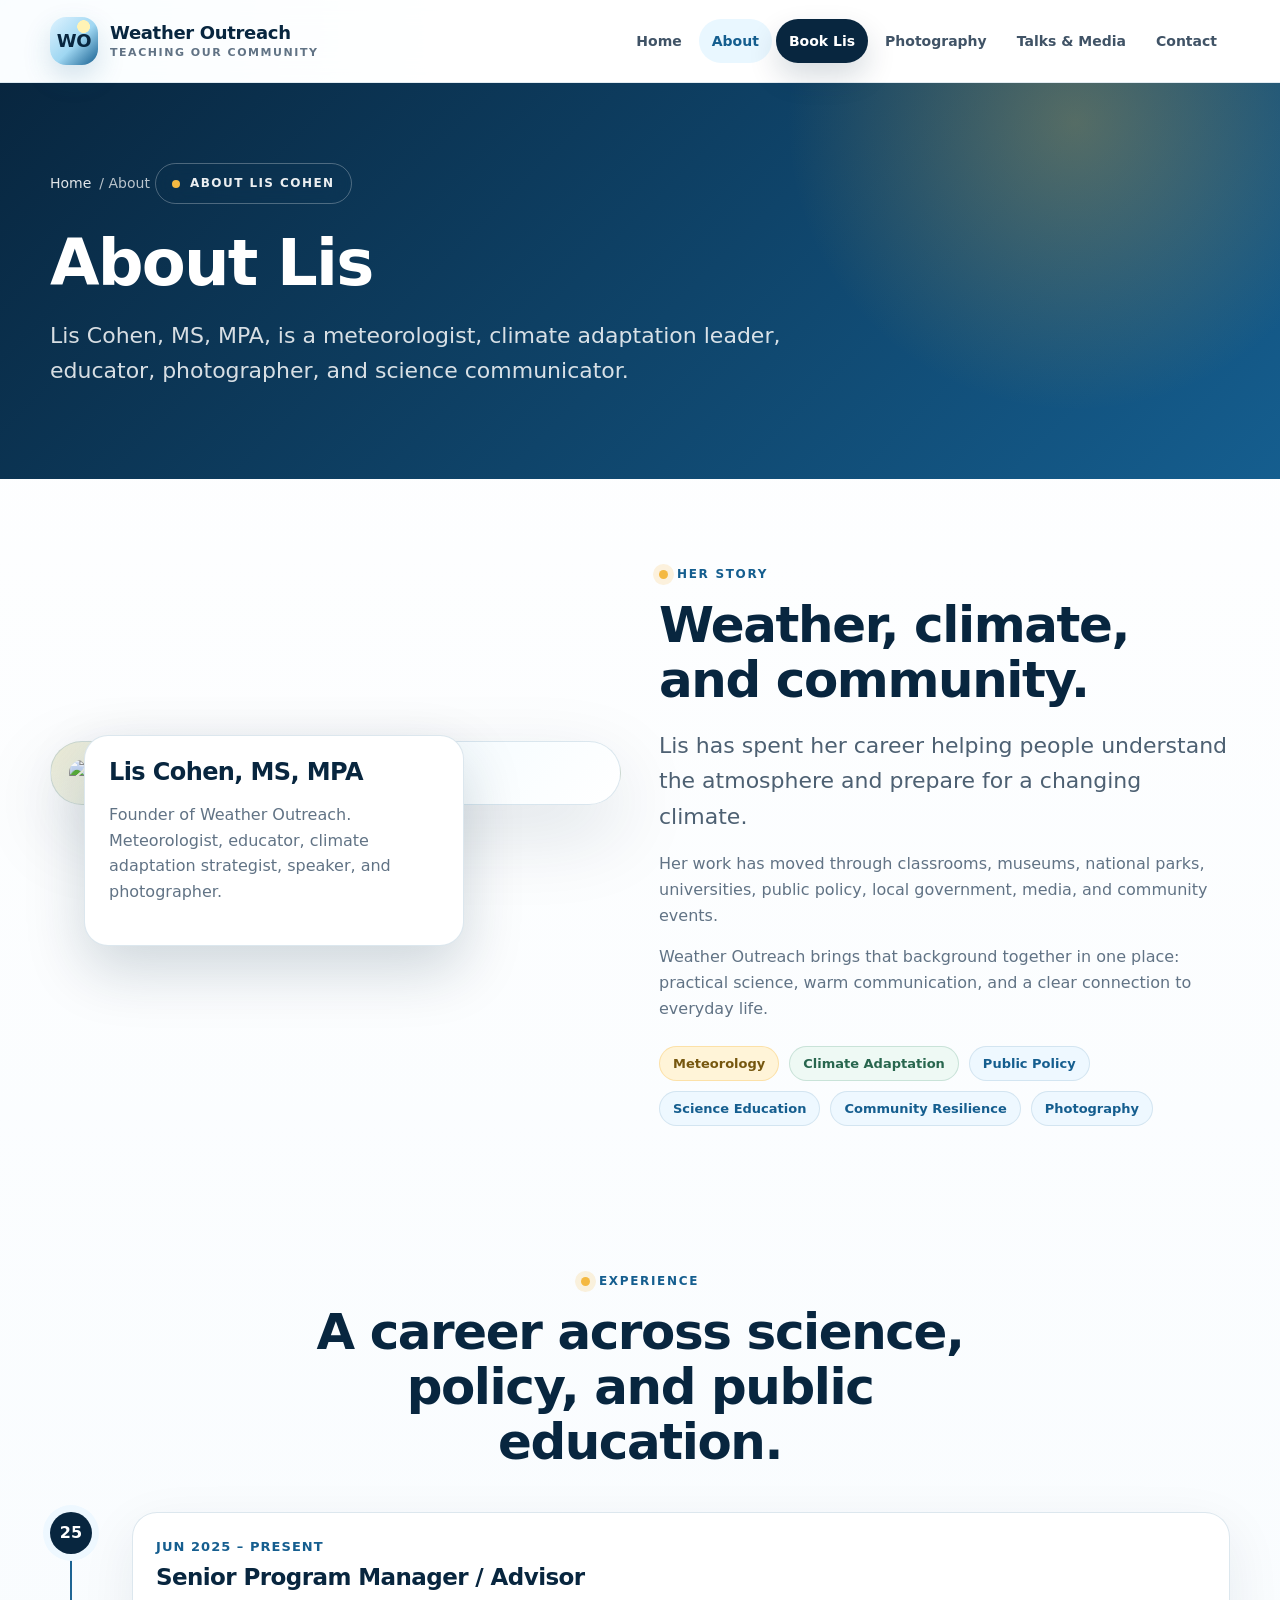
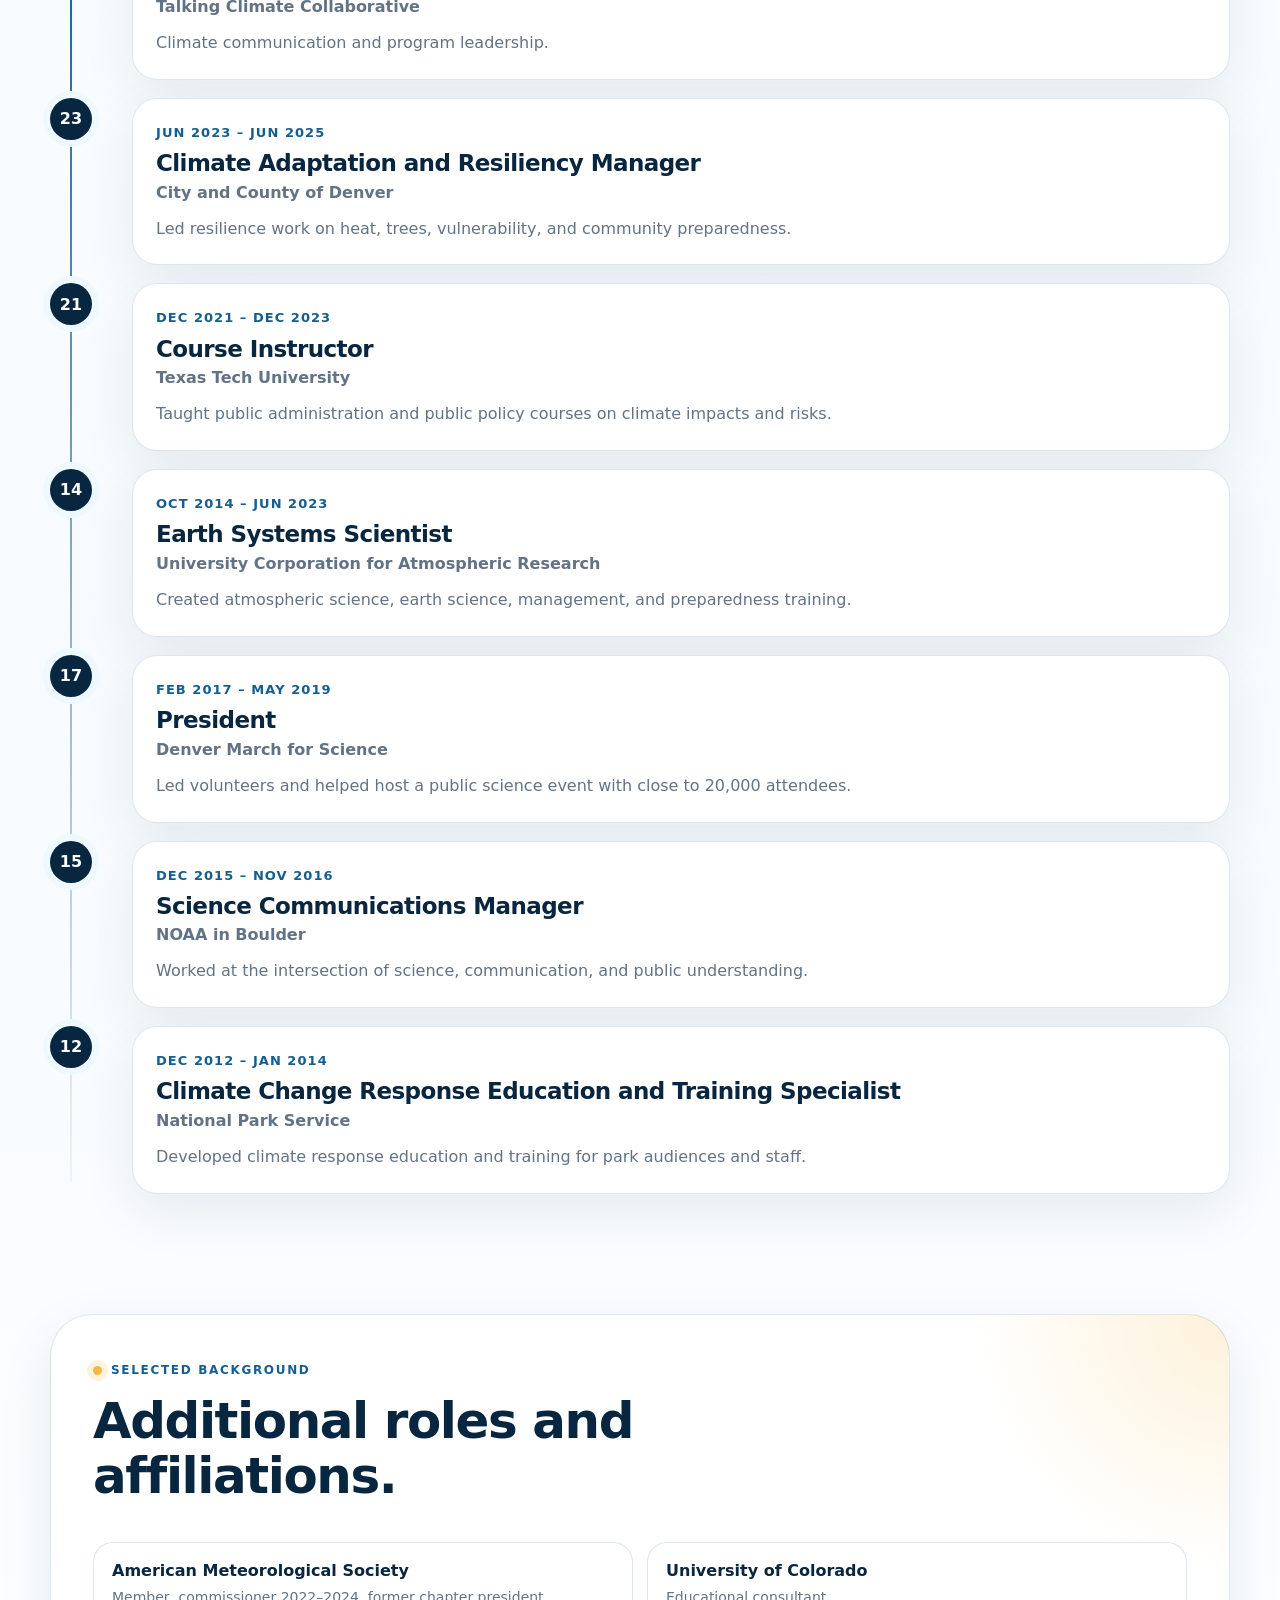
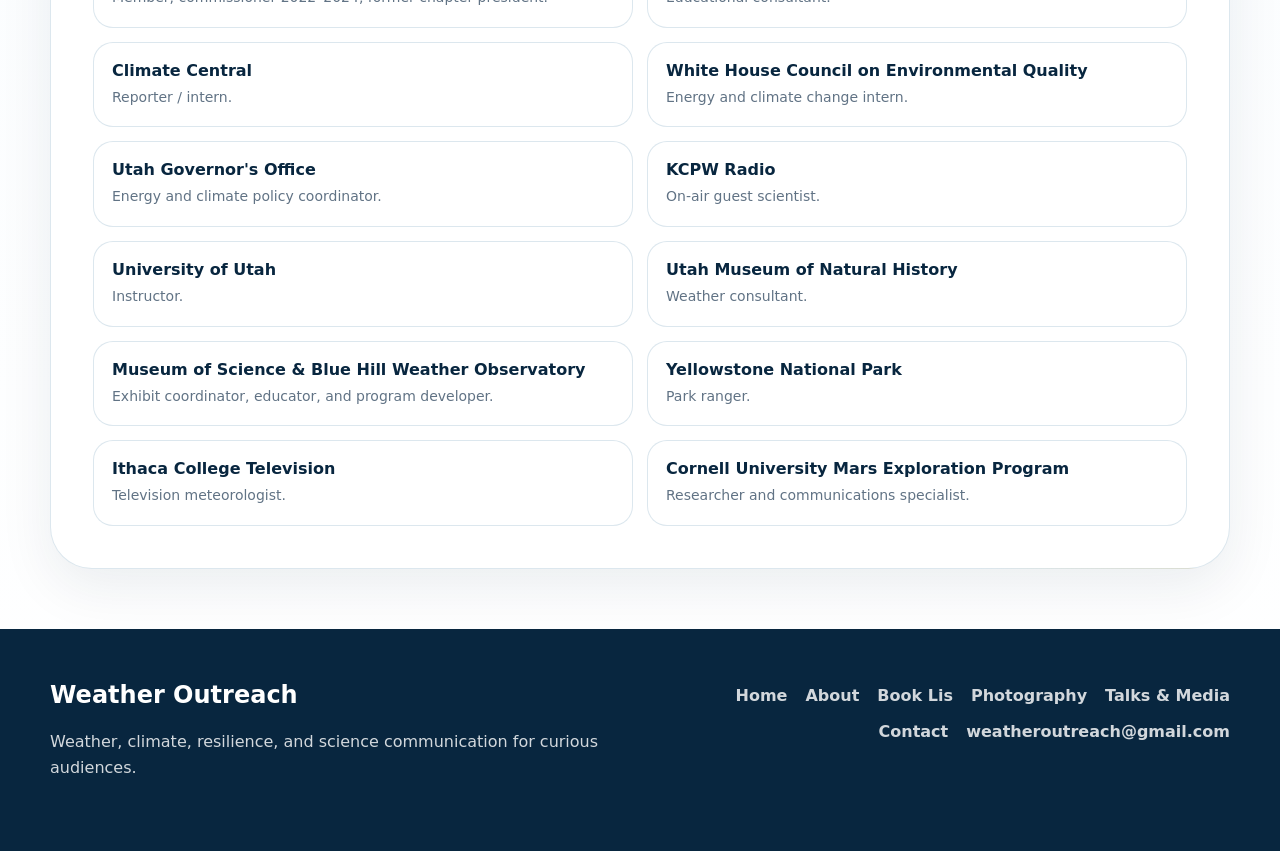
==== commit f42e2749: "Update about.html" ====
--- a/about.html
+++ b/about.html
@@ -47,7 +47,7 @@
       <div class="grid-2">
         <div class="about-photo-wrap reveal">
           <div class="about-photo">
-            <img src="lis2.png" alt="Lis Cohen smiling outdoors" loading="eager">
+            <img src="lis3.jpg" alt="Lis Cohen smiling outdoors" loading="eager">
           </div>
           <div class="signature-card">
             <h3>Lis Cohen, MS, MPA</h3>
